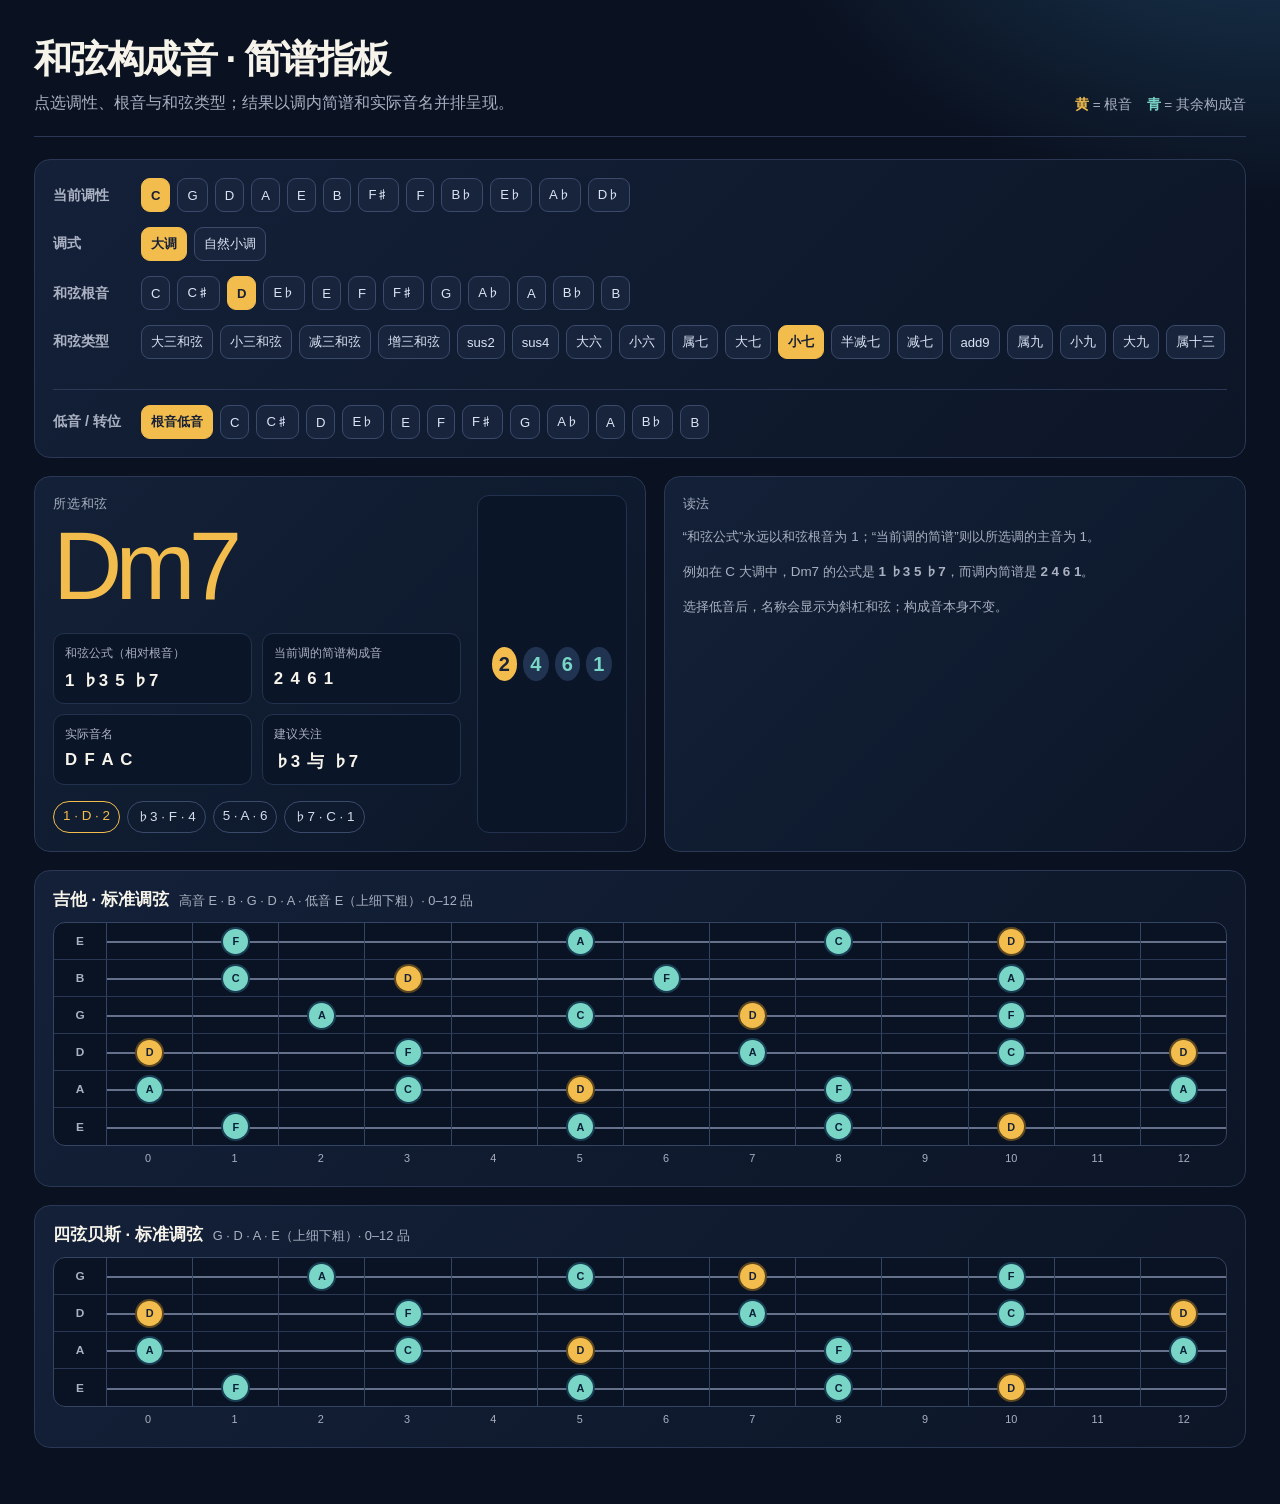
==== index.html @ 514eec2e "Initialize ChordMaster." ====
<!doctype html>
<html lang="zh-CN">
<head>
  <meta charset="utf-8" />
  <meta name="viewport" content="width=device-width, initial-scale=1" />
  <meta name="description" content="用调内简谱、构成公式、吉他与贝斯指板查看和弦构成音。" />
  <title>和弦构成音 · 简谱指板</title>
  <link rel="icon" type="image/svg+xml" href="data:image/svg+xml,%3Csvg xmlns='http://www.w3.org/2000/svg' viewBox='0 0 64 64'%3E%3Crect width='64' height='64' rx='14' fill='%23111b2f'/%3E%3Cpath d='M14 19h36M14 32h36M14 45h36' stroke='%23f4b942' stroke-width='4' stroke-linecap='round'/%3E%3Ccircle cx='24' cy='19' r='6' fill='%23f4b942'/%3E%3Ccircle cx='39' cy='32' r='6' fill='%2386d7ca'/%3E%3C/svg%3E" />
  <style>
    :root{--ink:#f6f3ea;--muted:#a9b1c2;--navy:#0a1120;--panel:#111c31;--line:#2a3855;--gold:#f3bd4d;--teal:#79d5c6;--root:#f3bd4d;--tone:#79d5c6;--radius:16px}*{box-sizing:border-box}body{margin:0;background:radial-gradient(900px 600px at 100% -10%,#1b3b56 0%,transparent 60%),var(--navy);color:var(--ink);font-family:Inter,"Noto Sans SC","Microsoft YaHei",sans-serif;min-height:100vh}.wrap{max-width:1260px;margin:auto;padding:34px 24px 56px}header{display:flex;align-items:end;justify-content:space-between;border-bottom:1px solid var(--line);padding-bottom:22px;margin-bottom:22px}h1{font-size:clamp(1.6rem,3vw,2.5rem);letter-spacing:-.04em;margin:0}header p{color:var(--muted);margin:8px 0 0;font-size:1rem}.legend{color:var(--muted);font-size:.85rem;text-align:right}.legend b{color:var(--gold)}.panel{background:linear-gradient(135deg,rgba(20,33,57,.96),rgba(12,22,39,.95));border:1px solid var(--line);border-radius:var(--radius);padding:18px}.controls{display:grid;gap:15px}.control-label{display:flex;gap:12px;align-items:baseline}.control-label strong{font-size:.9rem;color:var(--muted);min-width:76px}.button-row{display:flex;flex-wrap:wrap;gap:7px}.choice{border:1px solid #3b4a6b;background:#17243c;color:#dbe4f4;border-radius:9px;padding:9px 11px;font:inherit;font-size:.9rem;cursor:pointer;transition:.15s}.choice:hover{border-color:#8ea2c8;transform:translateY(-1px)}.choice.active{background:var(--gold);color:#172034;border-color:var(--gold);font-weight:750}.choice.small{padding:7px 9px;font-size:.82rem}.layout{display:grid;grid-template-columns:1.05fr 1fr;gap:18px;margin-top:18px}.result{display:grid;grid-template-columns:1fr 150px;gap:16px;min-height:308px}.chord-name{font-size:clamp(3.2rem,8vw,6rem);line-height:.9;letter-spacing:-.07em;color:var(--gold);margin:10px 0 24px}.subtle{font-size:.82rem;letter-spacing:.06em;text-transform:uppercase;color:var(--muted)}.facts{display:grid;grid-template-columns:repeat(2,minmax(0,1fr));gap:10px}.fact{background:#0b1528;border:1px solid #22324e;border-radius:11px;padding:11px}.fact span{display:block;color:var(--muted);font-size:.76rem;margin-bottom:7px}.fact b{font-size:1.05rem;word-spacing:.16em}.jianpu{display:flex;align-items:center;justify-content:center;gap:6px;background:#0b1528;border:1px solid #22324e;border-radius:12px;padding:20px 14px;min-height:250px}.j-note{display:flex;align-items:center;justify-content:center;width:28px;height:34px;border-radius:50%;font-size:1.25rem;font-weight:800;background:#203452;color:var(--teal);position:relative}.j-note.root{background:var(--gold);color:#182238}.j-note .acc{position:absolute;top:-11px;font-size:.65rem;color:var(--ink);font-weight:600}.j-note .oct{position:absolute;bottom:-12px;font-size:.9rem;color:var(--muted)}.degree-list{display:flex;gap:7px;flex-wrap:wrap;margin-top:16px}.degree-chip{font-size:.84rem;border:1px solid #3b4a6b;border-radius:99px;padding:6px 9px;color:#d6deed}.degree-chip.root{border-color:var(--gold);color:var(--gold)}.boards{display:grid;gap:18px;margin-top:18px}.board-title{display:flex;align-items:baseline;gap:10px;margin:0 0 11px}.board-title h2{font-size:1.04rem;margin:0}.board-title span{font-size:.8rem;color:var(--muted)}.fretboard{overflow-x:auto;padding-bottom:4px}.strings{min-width:700px;border:1px solid #344463;border-radius:12px;overflow:hidden;background:#0a1324}.string{display:grid;grid-template-columns:52px repeat(13,1fr);min-height:37px;align-items:center;position:relative}.string:not(:last-child){border-bottom:1px solid #2a3855}.string-label{font-size:.74rem;text-align:center;color:var(--muted);font-weight:700}.fret{height:100%;display:flex;align-items:center;justify-content:center;border-left:1px solid #344463;position:relative}.fret:before{content:"";position:absolute;left:0;right:0;top:50%;border-top:2px solid #65718a;z-index:0}.note-dot{z-index:1;width:25px;height:25px;border-radius:50%;display:grid;place-items:center;font-size:.68rem;font-weight:800;background:#273754;color:#cad6eb}.note-dot.chord{background:var(--teal);color:#092137;box-shadow:0 0 0 2px #193e53}.note-dot.root{background:var(--gold);color:#182238;box-shadow:0 0 0 2px #5c4721}.fret-num{font-size:.68rem;color:var(--muted);text-align:center;padding:6px 0 0 52px;display:grid;grid-template-columns:repeat(13,1fr)}.hint{color:var(--muted);font-size:.84rem;line-height:1.55;margin:14px 0 0}.bass-row{margin-top:15px;padding-top:15px;border-top:1px solid var(--line)}@media(max-width:780px){.wrap{padding:22px 14px 44px}header{display:block}.legend{text-align:left;margin-top:12px}.layout{grid-template-columns:1fr}.result{grid-template-columns:1fr}.jianpu{min-height:84px;justify-content:flex-start}.facts{grid-template-columns:1fr}.control-label{display:block}.control-label strong{display:block;margin-bottom:8px}.choice{padding:8px 9px}}
  </style>
</head>
<body>
<main class="wrap">
  <header><div><h1>和弦构成音 · 简谱指板</h1><p>点选调性、根音与和弦类型；结果以调内简谱和实际音名并排呈现。</p></div><div class="legend"><b>黄</b> = 根音　<b style="color:var(--teal)">青</b> = 其余构成音</div></header>
  <section class="panel controls" aria-label="和弦选择">
    <div class="control-label"><strong>当前调性</strong><div class="button-row" id="keyChoices"></div></div>
    <div class="control-label"><strong>调式</strong><div class="button-row" id="modeChoices"></div></div>
    <div class="control-label"><strong>和弦根音</strong><div class="button-row" id="rootChoices"></div></div>
    <div class="control-label"><strong>和弦类型</strong><div class="button-row" id="typeChoices"></div></div>
    <div class="bass-row control-label"><strong>低音 / 转位</strong><div class="button-row" id="bassChoices"></div></div>
  </section>
  <section class="layout">
    <article class="panel result"><div><div class="subtle">所选和弦</div><div class="chord-name" id="chordName">Dm7</div><div class="facts"><div class="fact"><span>和弦公式（相对根音）</span><b id="formula"></b></div><div class="fact"><span>当前调的简谱构成音</span><b id="jianpuText"></b></div><div class="fact"><span>实际音名</span><b id="noteNames"></b></div><div class="fact"><span>建议关注</span><b id="focusText"></b></div></div><div class="degree-list" id="degreeList"></div></div><div class="jianpu" id="jianpuStack" aria-label="简谱构成音"></div></article>
    <aside class="panel"><div class="subtle">读法</div><p class="hint">“和弦公式”永远以和弦根音为 1；“当前调的简谱”则以所选调的主音为 1。</p><p class="hint">例如在 C 大调中，Dm7 的公式是 <b>1 ♭3 5 ♭7</b>，而调内简谱是 <b>2 4 6 1</b>。</p><p class="hint">选择低音后，名称会显示为斜杠和弦；构成音本身不变。</p></aside>
  </section>
  <section class="boards"><article class="panel"><div class="board-title"><h2>吉他 · 标准调弦</h2><span>高音 E · B · G · D · A · 低音 E（上细下粗）· 0–12 品</span></div><div class="fretboard" id="guitarBoard"></div></article><article class="panel"><div class="board-title"><h2>四弦贝斯 · 标准调弦</h2><span>G · D · A · E（上细下粗）· 0–12 品</span></div><div class="fretboard" id="bassBoard"></div></article></section>
</main>
<script>
const NAMES=['C','C♯','D','E♭','E','F','F♯','G','A♭','A','B♭','B'];
const KEYS=[['C',0],['G',7],['D',2],['A',9],['E',4],['B',11],['F♯',6],['F',5],['B♭',10],['E♭',3],['A♭',8],['D♭',1]];
const TYPES=[
 ['大三和弦','', [0,4,7],['1','3','5']],['小三和弦','m',[0,3,7],['1','♭3','5']],['减三和弦','dim',[0,3,6],['1','♭3','♭5']],['增三和弦','aug',[0,4,8],['1','3','♯5']],['sus2','sus2',[0,2,7],['1','2','5']],['sus4','sus4',[0,5,7],['1','4','5']],
 ['大六','6',[0,4,7,9],['1','3','5','6']],['小六','m6',[0,3,7,9],['1','♭3','5','6']],['属七','7',[0,4,7,10],['1','3','5','♭7']],['大七','maj7',[0,4,7,11],['1','3','5','7']],['小七','m7',[0,3,7,10],['1','♭3','5','♭7']],['半减七','m7♭5',[0,3,6,10],['1','♭3','♭5','♭7']],['减七','dim7',[0,3,6,9],['1','♭3','♭5','♭♭7']],
 ['add9','add9',[0,4,7,14],['1','3','5','9']],['属九','9',[0,4,7,10,14],['1','3','5','♭7','9']],['小九','m9',[0,3,7,10,14],['1','♭3','5','♭7','9']],['大九','maj9',[0,4,7,11,14],['1','3','5','7','9']],['属十三','13',[0,4,7,10,14,21],['1','3','5','♭7','9','13']]
];
let state={key:0,mode:'major',root:2,type:10,bass:null};
const major=[0,2,4,5,7,9,11], minor=[0,2,3,5,7,8,10];
function pc(n){return ((n%12)+12)%12} function name(n){return NAMES[pc(n)]}
function drawChoices(id,items,active,onclick,small=false){const el=document.getElementById(id);el.innerHTML='';items.forEach((item,i)=>{const b=document.createElement('button');b.className='choice'+(i===active?' active':'')+(small?' small':'');b.textContent=Array.isArray(item)?item[0]:item;b.onclick=()=>onclick(i);el.appendChild(b)})}
function keyDegree(p){const tonic=KEYS[state.key][1], scale=state.mode==='major'?major:minor;const rel=pc(p-tonic);let exact=scale.indexOf(rel);if(exact>=0)return String(exact+1);let best={d:99,i:0,delta:0};scale.forEach((v,i)=>{let delta=rel-v;if(delta>6)delta-=12;if(delta<-6)delta+=12;if(Math.abs(delta)<best.d)best={d:Math.abs(delta),i,delta}});return (best.delta===1?'♯':best.delta===-1?'♭':best.delta===2?'♯♯':'♭♭')+(best.i+1)}
function makeBoard(id,strings){let out='<div class="strings">';strings.forEach((s)=>{out+='<div class="string"><div class="string-label">'+name(s)+'</div>';for(let fret=0;fret<=12;fret++){out+='<div class="fret" data-pc="'+pc(s+fret)+'"></div>'}out+='</div>'});out+='</div><div class="fret-num">'+Array.from({length:13},(_,i)=>'<span>'+i+'</span>').join('')+'</div>';document.getElementById(id).innerHTML=out}
function update(){const root=state.root,type=TYPES[state.type],notes=type[2].map(x=>pc(root+x)),formula=type[3];const bass=state.bass;const chord=name(root)+type[1]+(bass!==null&&bass!==root?'/'+name(bass):'');document.getElementById('chordName').textContent=chord;document.getElementById('formula').textContent=formula.join('  ');document.getElementById('jianpuText').textContent=notes.map(keyDegree).join('  ');document.getElementById('noteNames').textContent=notes.map(name).join('  ');document.getElementById('focusText').textContent=type[1].includes('m')?'♭3 与 ♭7':'3 与 7';document.getElementById('degreeList').innerHTML=formula.map((x,i)=>'<span class="degree-chip '+(i===0?'root':'')+'">'+x+' · '+name(notes[i])+' · '+keyDegree(notes[i])+'</span>').join('');document.getElementById('jianpuStack').innerHTML=notes.map((n,i)=>{let d=keyDegree(n),acc='';if(d[0]==='♭'||d[0]==='♯'){acc=d[0];d=d.slice(1)}return '<div class="j-note '+(i===0?'root':'')+'"><span class="acc">'+acc+'</span>'+d+'</div>'}).join('');document.querySelectorAll('.fret').forEach(el=>{const p=+el.dataset.pc;let cls=notes.includes(p)?'note-dot chord':'';if(p===root)cls='note-dot root';el.innerHTML=cls?'<span class="'+cls+'">'+name(p).replace('♯','#').replace('♭','b')+'</span>':''});drawAll()}
function drawAll(){drawChoices('keyChoices',KEYS,state.key,i=>{state.key=i;update()},true);drawChoices('modeChoices',['大调','自然小调'],state.mode==='major'?0:1,i=>{state.mode=i?'minor':'major';update()},true);drawChoices('rootChoices',NAMES,state.root,i=>{state.root=i;if(state.bass===null)state.bass=null;update()},true);drawChoices('typeChoices',TYPES,state.type,i=>{state.type=i;update()},true);const choices=[['根音低音',null],...NAMES.map((x,i)=>[x,i])];const ai=choices.findIndex(x=>x[1]===state.bass);drawChoices('bassChoices',choices,ai,i=>{state.bass=choices[i][1];update()},true)}
makeBoard('guitarBoard',[4,11,7,2,9,4]);makeBoard('bassBoard',[7,2,9,4]);update();
</script>
</body></html>
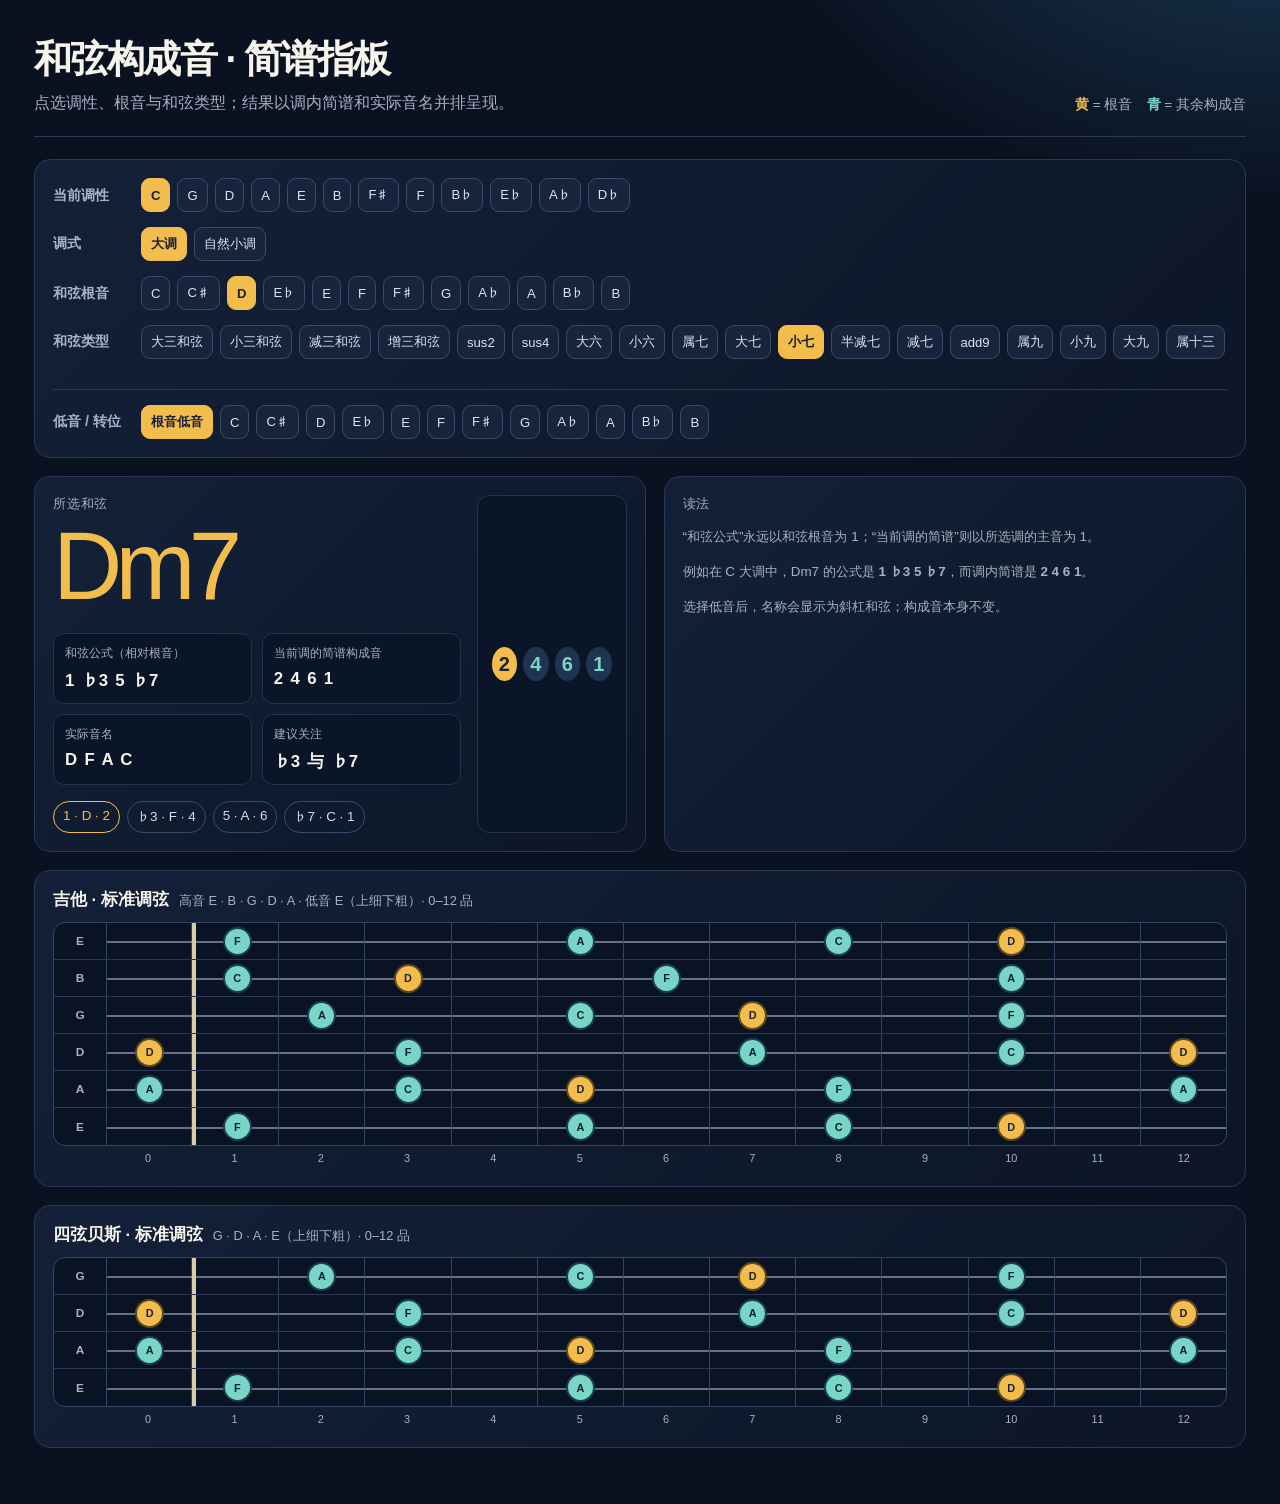
==== commit a71d5240: "feat: distinguish open strings with nut divider" ====
--- a/index.html
+++ b/index.html
@@ -7,7 +7,7 @@
   <title>和弦构成音 · 简谱指板</title>
   <link rel="icon" type="image/svg+xml" href="data:image/svg+xml,%3Csvg xmlns='http://www.w3.org/2000/svg' viewBox='0 0 64 64'%3E%3Crect width='64' height='64' rx='14' fill='%23111b2f'/%3E%3Cpath d='M14 19h36M14 32h36M14 45h36' stroke='%23f4b942' stroke-width='4' stroke-linecap='round'/%3E%3Ccircle cx='24' cy='19' r='6' fill='%23f4b942'/%3E%3Ccircle cx='39' cy='32' r='6' fill='%2386d7ca'/%3E%3C/svg%3E" />
   <style>
-    :root{--ink:#f6f3ea;--muted:#a9b1c2;--navy:#0a1120;--panel:#111c31;--line:#2a3855;--gold:#f3bd4d;--teal:#79d5c6;--root:#f3bd4d;--tone:#79d5c6;--radius:16px}*{box-sizing:border-box}body{margin:0;background:radial-gradient(900px 600px at 100% -10%,#1b3b56 0%,transparent 60%),var(--navy);color:var(--ink);font-family:Inter,"Noto Sans SC","Microsoft YaHei",sans-serif;min-height:100vh}.wrap{max-width:1260px;margin:auto;padding:34px 24px 56px}header{display:flex;align-items:end;justify-content:space-between;border-bottom:1px solid var(--line);padding-bottom:22px;margin-bottom:22px}h1{font-size:clamp(1.6rem,3vw,2.5rem);letter-spacing:-.04em;margin:0}header p{color:var(--muted);margin:8px 0 0;font-size:1rem}.legend{color:var(--muted);font-size:.85rem;text-align:right}.legend b{color:var(--gold)}.panel{background:linear-gradient(135deg,rgba(20,33,57,.96),rgba(12,22,39,.95));border:1px solid var(--line);border-radius:var(--radius);padding:18px}.controls{display:grid;gap:15px}.control-label{display:flex;gap:12px;align-items:baseline}.control-label strong{font-size:.9rem;color:var(--muted);min-width:76px}.button-row{display:flex;flex-wrap:wrap;gap:7px}.choice{border:1px solid #3b4a6b;background:#17243c;color:#dbe4f4;border-radius:9px;padding:9px 11px;font:inherit;font-size:.9rem;cursor:pointer;transition:.15s}.choice:hover{border-color:#8ea2c8;transform:translateY(-1px)}.choice.active{background:var(--gold);color:#172034;border-color:var(--gold);font-weight:750}.choice.small{padding:7px 9px;font-size:.82rem}.layout{display:grid;grid-template-columns:1.05fr 1fr;gap:18px;margin-top:18px}.result{display:grid;grid-template-columns:1fr 150px;gap:16px;min-height:308px}.chord-name{font-size:clamp(3.2rem,8vw,6rem);line-height:.9;letter-spacing:-.07em;color:var(--gold);margin:10px 0 24px}.subtle{font-size:.82rem;letter-spacing:.06em;text-transform:uppercase;color:var(--muted)}.facts{display:grid;grid-template-columns:repeat(2,minmax(0,1fr));gap:10px}.fact{background:#0b1528;border:1px solid #22324e;border-radius:11px;padding:11px}.fact span{display:block;color:var(--muted);font-size:.76rem;margin-bottom:7px}.fact b{font-size:1.05rem;word-spacing:.16em}.jianpu{display:flex;align-items:center;justify-content:center;gap:6px;background:#0b1528;border:1px solid #22324e;border-radius:12px;padding:20px 14px;min-height:250px}.j-note{display:flex;align-items:center;justify-content:center;width:28px;height:34px;border-radius:50%;font-size:1.25rem;font-weight:800;background:#203452;color:var(--teal);position:relative}.j-note.root{background:var(--gold);color:#182238}.j-note .acc{position:absolute;top:-11px;font-size:.65rem;color:var(--ink);font-weight:600}.j-note .oct{position:absolute;bottom:-12px;font-size:.9rem;color:var(--muted)}.degree-list{display:flex;gap:7px;flex-wrap:wrap;margin-top:16px}.degree-chip{font-size:.84rem;border:1px solid #3b4a6b;border-radius:99px;padding:6px 9px;color:#d6deed}.degree-chip.root{border-color:var(--gold);color:var(--gold)}.boards{display:grid;gap:18px;margin-top:18px}.board-title{display:flex;align-items:baseline;gap:10px;margin:0 0 11px}.board-title h2{font-size:1.04rem;margin:0}.board-title span{font-size:.8rem;color:var(--muted)}.fretboard{overflow-x:auto;padding-bottom:4px}.strings{min-width:700px;border:1px solid #344463;border-radius:12px;overflow:hidden;background:#0a1324}.string{display:grid;grid-template-columns:52px repeat(13,1fr);min-height:37px;align-items:center;position:relative}.string:not(:last-child){border-bottom:1px solid #2a3855}.string-label{font-size:.74rem;text-align:center;color:var(--muted);font-weight:700}.fret{height:100%;display:flex;align-items:center;justify-content:center;border-left:1px solid #344463;position:relative}.fret:before{content:"";position:absolute;left:0;right:0;top:50%;border-top:2px solid #65718a;z-index:0}.note-dot{z-index:1;width:25px;height:25px;border-radius:50%;display:grid;place-items:center;font-size:.68rem;font-weight:800;background:#273754;color:#cad6eb}.note-dot.chord{background:var(--teal);color:#092137;box-shadow:0 0 0 2px #193e53}.note-dot.root{background:var(--gold);color:#182238;box-shadow:0 0 0 2px #5c4721}.fret-num{font-size:.68rem;color:var(--muted);text-align:center;padding:6px 0 0 52px;display:grid;grid-template-columns:repeat(13,1fr)}.hint{color:var(--muted);font-size:.84rem;line-height:1.55;margin:14px 0 0}.bass-row{margin-top:15px;padding-top:15px;border-top:1px solid var(--line)}@media(max-width:780px){.wrap{padding:22px 14px 44px}header{display:block}.legend{text-align:left;margin-top:12px}.layout{grid-template-columns:1fr}.result{grid-template-columns:1fr}.jianpu{min-height:84px;justify-content:flex-start}.facts{grid-template-columns:1fr}.control-label{display:block}.control-label strong{display:block;margin-bottom:8px}.choice{padding:8px 9px}}
+    :root{--ink:#f6f3ea;--muted:#a9b1c2;--navy:#0a1120;--panel:#111c31;--line:#2a3855;--gold:#f3bd4d;--teal:#79d5c6;--root:#f3bd4d;--tone:#79d5c6;--radius:16px}*{box-sizing:border-box}body{margin:0;background:radial-gradient(900px 600px at 100% -10%,#1b3b56 0%,transparent 60%),var(--navy);color:var(--ink);font-family:Inter,"Noto Sans SC","Microsoft YaHei",sans-serif;min-height:100vh}.wrap{max-width:1260px;margin:auto;padding:34px 24px 56px}header{display:flex;align-items:end;justify-content:space-between;border-bottom:1px solid var(--line);padding-bottom:22px;margin-bottom:22px}h1{font-size:clamp(1.6rem,3vw,2.5rem);letter-spacing:-.04em;margin:0}header p{color:var(--muted);margin:8px 0 0;font-size:1rem}.legend{color:var(--muted);font-size:.85rem;text-align:right}.legend b{color:var(--gold)}.panel{background:linear-gradient(135deg,rgba(20,33,57,.96),rgba(12,22,39,.95));border:1px solid var(--line);border-radius:var(--radius);padding:18px}.controls{display:grid;gap:15px}.control-label{display:flex;gap:12px;align-items:baseline}.control-label strong{font-size:.9rem;color:var(--muted);min-width:76px}.button-row{display:flex;flex-wrap:wrap;gap:7px}.choice{border:1px solid #3b4a6b;background:#17243c;color:#dbe4f4;border-radius:9px;padding:9px 11px;font:inherit;font-size:.9rem;cursor:pointer;transition:.15s}.choice:hover{border-color:#8ea2c8;transform:translateY(-1px)}.choice.active{background:var(--gold);color:#172034;border-color:var(--gold);font-weight:750}.choice.small{padding:7px 9px;font-size:.82rem}.layout{display:grid;grid-template-columns:1.05fr 1fr;gap:18px;margin-top:18px}.result{display:grid;grid-template-columns:1fr 150px;gap:16px;min-height:308px}.chord-name{font-size:clamp(3.2rem,8vw,6rem);line-height:.9;letter-spacing:-.07em;color:var(--gold);margin:10px 0 24px}.subtle{font-size:.82rem;letter-spacing:.06em;text-transform:uppercase;color:var(--muted)}.facts{display:grid;grid-template-columns:repeat(2,minmax(0,1fr));gap:10px}.fact{background:#0b1528;border:1px solid #22324e;border-radius:11px;padding:11px}.fact span{display:block;color:var(--muted);font-size:.76rem;margin-bottom:7px}.fact b{font-size:1.05rem;word-spacing:.16em}.jianpu{display:flex;align-items:center;justify-content:center;gap:6px;background:#0b1528;border:1px solid #22324e;border-radius:12px;padding:20px 14px;min-height:250px}.j-note{display:flex;align-items:center;justify-content:center;width:28px;height:34px;border-radius:50%;font-size:1.25rem;font-weight:800;background:#203452;color:var(--teal);position:relative}.j-note.root{background:var(--gold);color:#182238}.j-note .acc{position:absolute;top:-11px;font-size:.65rem;color:var(--ink);font-weight:600}.j-note .oct{position:absolute;bottom:-12px;font-size:.9rem;color:var(--muted)}.degree-list{display:flex;gap:7px;flex-wrap:wrap;margin-top:16px}.degree-chip{font-size:.84rem;border:1px solid #3b4a6b;border-radius:99px;padding:6px 9px;color:#d6deed}.degree-chip.root{border-color:var(--gold);color:var(--gold)}.boards{display:grid;gap:18px;margin-top:18px}.board-title{display:flex;align-items:baseline;gap:10px;margin:0 0 11px}.board-title h2{font-size:1.04rem;margin:0}.board-title span{font-size:.8rem;color:var(--muted)}.fretboard{overflow-x:auto;padding-bottom:4px}.strings{min-width:700px;border:1px solid #344463;border-radius:12px;overflow:hidden;background:#0a1324}.string{display:grid;grid-template-columns:52px repeat(13,1fr);min-height:37px;align-items:center;position:relative}.string:not(:last-child){border-bottom:1px solid #2a3855}.string-label{font-size:.74rem;text-align:center;color:var(--muted);font-weight:700}.fret{height:100%;display:flex;align-items:center;justify-content:center;border-left:1px solid #344463;position:relative}.fret.nut-edge{border-left:4px solid #d8cda9;box-shadow:-1px 0 0 rgba(255,255,255,.18)}.fret:before{content:"";position:absolute;left:0;right:0;top:50%;border-top:2px solid #65718a;z-index:0}.note-dot{z-index:1;width:25px;height:25px;border-radius:50%;display:grid;place-items:center;font-size:.68rem;font-weight:800;background:#273754;color:#cad6eb}.note-dot.chord{background:var(--teal);color:#092137;box-shadow:0 0 0 2px #193e53}.note-dot.root{background:var(--gold);color:#182238;box-shadow:0 0 0 2px #5c4721}.fret-num{font-size:.68rem;color:var(--muted);text-align:center;padding:6px 0 0 52px;display:grid;grid-template-columns:repeat(13,1fr)}.hint{color:var(--muted);font-size:.84rem;line-height:1.55;margin:14px 0 0}.bass-row{margin-top:15px;padding-top:15px;border-top:1px solid var(--line)}@media(max-width:780px){.wrap{padding:22px 14px 44px}header{display:block}.legend{text-align:left;margin-top:12px}.layout{grid-template-columns:1fr}.result{grid-template-columns:1fr}.jianpu{min-height:84px;justify-content:flex-start}.facts{grid-template-columns:1fr}.control-label{display:block}.control-label strong{display:block;margin-bottom:8px}.choice{padding:8px 9px}}
   </style>
 </head>
 <body>
@@ -39,7 +39,7 @@
 function pc(n){return ((n%12)+12)%12} function name(n){return NAMES[pc(n)]}
 function drawChoices(id,items,active,onclick,small=false){const el=document.getElementById(id);el.innerHTML='';items.forEach((item,i)=>{const b=document.createElement('button');b.className='choice'+(i===active?' active':'')+(small?' small':'');b.textContent=Array.isArray(item)?item[0]:item;b.onclick=()=>onclick(i);el.appendChild(b)})}
 function keyDegree(p){const tonic=KEYS[state.key][1], scale=state.mode==='major'?major:minor;const rel=pc(p-tonic);let exact=scale.indexOf(rel);if(exact>=0)return String(exact+1);let best={d:99,i:0,delta:0};scale.forEach((v,i)=>{let delta=rel-v;if(delta>6)delta-=12;if(delta<-6)delta+=12;if(Math.abs(delta)<best.d)best={d:Math.abs(delta),i,delta}});return (best.delta===1?'♯':best.delta===-1?'♭':best.delta===2?'♯♯':'♭♭')+(best.i+1)}
-function makeBoard(id,strings){let out='<div class="strings">';strings.forEach((s)=>{out+='<div class="string"><div class="string-label">'+name(s)+'</div>';for(let fret=0;fret<=12;fret++){out+='<div class="fret" data-pc="'+pc(s+fret)+'"></div>'}out+='</div>'});out+='</div><div class="fret-num">'+Array.from({length:13},(_,i)=>'<span>'+i+'</span>').join('')+'</div>';document.getElementById(id).innerHTML=out}
+function makeBoard(id,strings){let out='<div class="strings">';strings.forEach((s)=>{out+='<div class="string"><div class="string-label">'+name(s)+'</div>';for(let fret=0;fret<=12;fret++){out+='<div class="fret'+(fret===1?' nut-edge':'')+'" data-pc="'+pc(s+fret)+'"></div>'}out+='</div>'});out+='</div><div class="fret-num">'+Array.from({length:13},(_,i)=>'<span>'+i+'</span>').join('')+'</div>';document.getElementById(id).innerHTML=out}
 function update(){const root=state.root,type=TYPES[state.type],notes=type[2].map(x=>pc(root+x)),formula=type[3];const bass=state.bass;const chord=name(root)+type[1]+(bass!==null&&bass!==root?'/'+name(bass):'');document.getElementById('chordName').textContent=chord;document.getElementById('formula').textContent=formula.join('  ');document.getElementById('jianpuText').textContent=notes.map(keyDegree).join('  ');document.getElementById('noteNames').textContent=notes.map(name).join('  ');document.getElementById('focusText').textContent=type[1].includes('m')?'♭3 与 ♭7':'3 与 7';document.getElementById('degreeList').innerHTML=formula.map((x,i)=>'<span class="degree-chip '+(i===0?'root':'')+'">'+x+' · '+name(notes[i])+' · '+keyDegree(notes[i])+'</span>').join('');document.getElementById('jianpuStack').innerHTML=notes.map((n,i)=>{let d=keyDegree(n),acc='';if(d[0]==='♭'||d[0]==='♯'){acc=d[0];d=d.slice(1)}return '<div class="j-note '+(i===0?'root':'')+'"><span class="acc">'+acc+'</span>'+d+'</div>'}).join('');document.querySelectorAll('.fret').forEach(el=>{const p=+el.dataset.pc;let cls=notes.includes(p)?'note-dot chord':'';if(p===root)cls='note-dot root';el.innerHTML=cls?'<span class="'+cls+'">'+name(p).replace('♯','#').replace('♭','b')+'</span>':''});drawAll()}
 function drawAll(){drawChoices('keyChoices',KEYS,state.key,i=>{state.key=i;update()},true);drawChoices('modeChoices',['大调','自然小调'],state.mode==='major'?0:1,i=>{state.mode=i?'minor':'major';update()},true);drawChoices('rootChoices',NAMES,state.root,i=>{state.root=i;if(state.bass===null)state.bass=null;update()},true);drawChoices('typeChoices',TYPES,state.type,i=>{state.type=i;update()},true);const choices=[['根音低音',null],...NAMES.map((x,i)=>[x,i])];const ai=choices.findIndex(x=>x[1]===state.bass);drawChoices('bassChoices',choices,ai,i=>{state.bass=choices[i][1];update()},true)}
 makeBoard('guitarBoard',[4,11,7,2,9,4]);makeBoard('bassBoard',[7,2,9,4]);update();
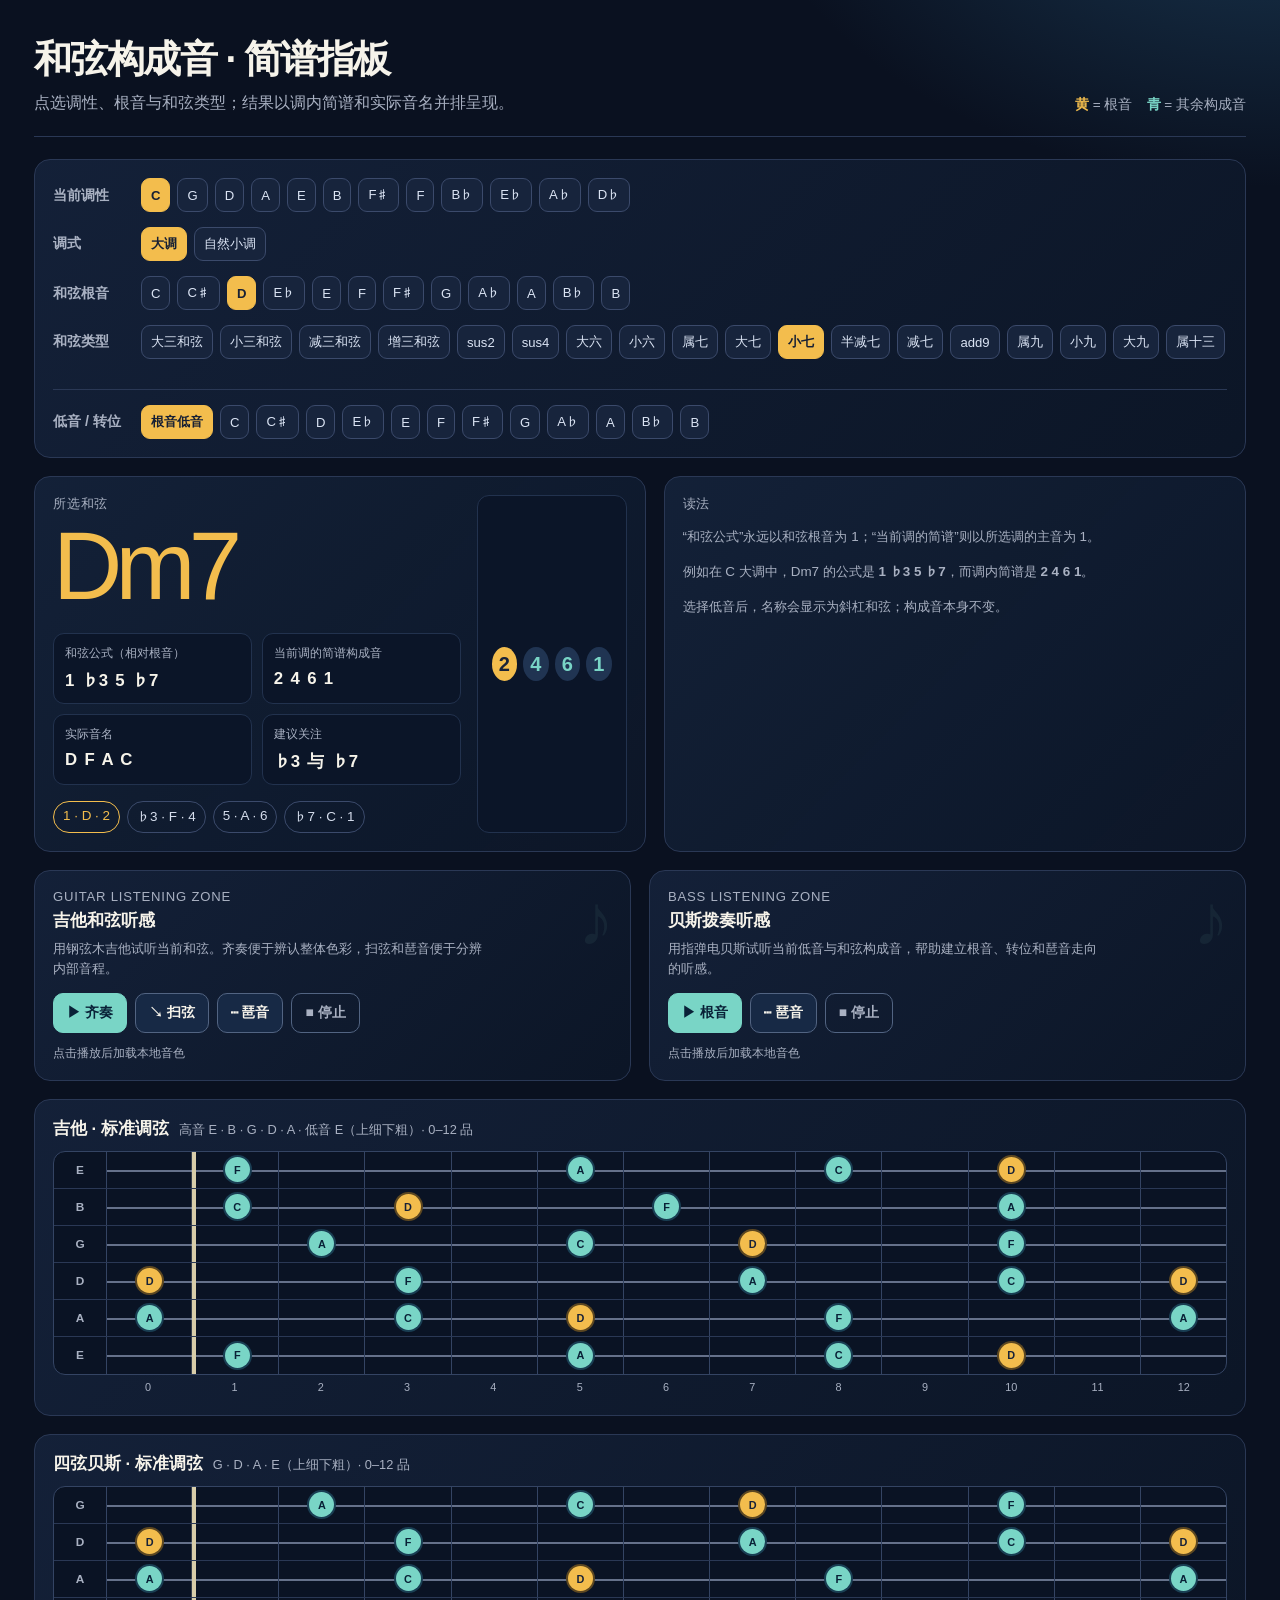
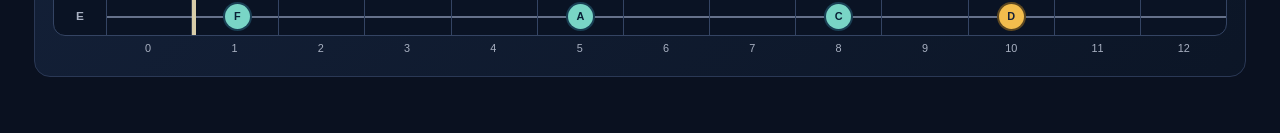
==== commit 972a24f5: "feat: add guitar and bass listening zones" ====
--- a/index.html
+++ b/index.html
@@ -7,7 +7,7 @@
   <title>和弦构成音 · 简谱指板</title>
   <link rel="icon" type="image/svg+xml" href="data:image/svg+xml,%3Csvg xmlns='http://www.w3.org/2000/svg' viewBox='0 0 64 64'%3E%3Crect width='64' height='64' rx='14' fill='%23111b2f'/%3E%3Cpath d='M14 19h36M14 32h36M14 45h36' stroke='%23f4b942' stroke-width='4' stroke-linecap='round'/%3E%3Ccircle cx='24' cy='19' r='6' fill='%23f4b942'/%3E%3Ccircle cx='39' cy='32' r='6' fill='%2386d7ca'/%3E%3C/svg%3E" />
   <style>
-    :root{--ink:#f6f3ea;--muted:#a9b1c2;--navy:#0a1120;--panel:#111c31;--line:#2a3855;--gold:#f3bd4d;--teal:#79d5c6;--root:#f3bd4d;--tone:#79d5c6;--radius:16px}*{box-sizing:border-box}body{margin:0;background:radial-gradient(900px 600px at 100% -10%,#1b3b56 0%,transparent 60%),var(--navy);color:var(--ink);font-family:Inter,"Noto Sans SC","Microsoft YaHei",sans-serif;min-height:100vh}.wrap{max-width:1260px;margin:auto;padding:34px 24px 56px}header{display:flex;align-items:end;justify-content:space-between;border-bottom:1px solid var(--line);padding-bottom:22px;margin-bottom:22px}h1{font-size:clamp(1.6rem,3vw,2.5rem);letter-spacing:-.04em;margin:0}header p{color:var(--muted);margin:8px 0 0;font-size:1rem}.legend{color:var(--muted);font-size:.85rem;text-align:right}.legend b{color:var(--gold)}.panel{background:linear-gradient(135deg,rgba(20,33,57,.96),rgba(12,22,39,.95));border:1px solid var(--line);border-radius:var(--radius);padding:18px}.controls{display:grid;gap:15px}.control-label{display:flex;gap:12px;align-items:baseline}.control-label strong{font-size:.9rem;color:var(--muted);min-width:76px}.button-row{display:flex;flex-wrap:wrap;gap:7px}.choice{border:1px solid #3b4a6b;background:#17243c;color:#dbe4f4;border-radius:9px;padding:9px 11px;font:inherit;font-size:.9rem;cursor:pointer;transition:.15s}.choice:hover{border-color:#8ea2c8;transform:translateY(-1px)}.choice.active{background:var(--gold);color:#172034;border-color:var(--gold);font-weight:750}.choice.small{padding:7px 9px;font-size:.82rem}.layout{display:grid;grid-template-columns:1.05fr 1fr;gap:18px;margin-top:18px}.result{display:grid;grid-template-columns:1fr 150px;gap:16px;min-height:308px}.chord-name{font-size:clamp(3.2rem,8vw,6rem);line-height:.9;letter-spacing:-.07em;color:var(--gold);margin:10px 0 24px}.subtle{font-size:.82rem;letter-spacing:.06em;text-transform:uppercase;color:var(--muted)}.facts{display:grid;grid-template-columns:repeat(2,minmax(0,1fr));gap:10px}.fact{background:#0b1528;border:1px solid #22324e;border-radius:11px;padding:11px}.fact span{display:block;color:var(--muted);font-size:.76rem;margin-bottom:7px}.fact b{font-size:1.05rem;word-spacing:.16em}.jianpu{display:flex;align-items:center;justify-content:center;gap:6px;background:#0b1528;border:1px solid #22324e;border-radius:12px;padding:20px 14px;min-height:250px}.j-note{display:flex;align-items:center;justify-content:center;width:28px;height:34px;border-radius:50%;font-size:1.25rem;font-weight:800;background:#203452;color:var(--teal);position:relative}.j-note.root{background:var(--gold);color:#182238}.j-note .acc{position:absolute;top:-11px;font-size:.65rem;color:var(--ink);font-weight:600}.j-note .oct{position:absolute;bottom:-12px;font-size:.9rem;color:var(--muted)}.degree-list{display:flex;gap:7px;flex-wrap:wrap;margin-top:16px}.degree-chip{font-size:.84rem;border:1px solid #3b4a6b;border-radius:99px;padding:6px 9px;color:#d6deed}.degree-chip.root{border-color:var(--gold);color:var(--gold)}.boards{display:grid;gap:18px;margin-top:18px}.board-title{display:flex;align-items:baseline;gap:10px;margin:0 0 11px}.board-title h2{font-size:1.04rem;margin:0}.board-title span{font-size:.8rem;color:var(--muted)}.fretboard{overflow-x:auto;padding-bottom:4px}.strings{min-width:700px;border:1px solid #344463;border-radius:12px;overflow:hidden;background:#0a1324}.string{display:grid;grid-template-columns:52px repeat(13,1fr);min-height:37px;align-items:center;position:relative}.string:not(:last-child){border-bottom:1px solid #2a3855}.string-label{font-size:.74rem;text-align:center;color:var(--muted);font-weight:700}.fret{height:100%;display:flex;align-items:center;justify-content:center;border-left:1px solid #344463;position:relative}.fret.nut-edge{border-left:4px solid #d8cda9;box-shadow:-1px 0 0 rgba(255,255,255,.18)}.fret:before{content:"";position:absolute;left:0;right:0;top:50%;border-top:2px solid #65718a;z-index:0}.note-dot{z-index:1;width:25px;height:25px;border-radius:50%;display:grid;place-items:center;font-size:.68rem;font-weight:800;background:#273754;color:#cad6eb}.note-dot.chord{background:var(--teal);color:#092137;box-shadow:0 0 0 2px #193e53}.note-dot.root{background:var(--gold);color:#182238;box-shadow:0 0 0 2px #5c4721}.fret-num{font-size:.68rem;color:var(--muted);text-align:center;padding:6px 0 0 52px;display:grid;grid-template-columns:repeat(13,1fr)}.hint{color:var(--muted);font-size:.84rem;line-height:1.55;margin:14px 0 0}.bass-row{margin-top:15px;padding-top:15px;border-top:1px solid var(--line)}@media(max-width:780px){.wrap{padding:22px 14px 44px}header{display:block}.legend{text-align:left;margin-top:12px}.layout{grid-template-columns:1fr}.result{grid-template-columns:1fr}.jianpu{min-height:84px;justify-content:flex-start}.facts{grid-template-columns:1fr}.control-label{display:block}.control-label strong{display:block;margin-bottom:8px}.choice{padding:8px 9px}}
+    :root{--ink:#f6f3ea;--muted:#a9b1c2;--navy:#0a1120;--panel:#111c31;--line:#2a3855;--gold:#f3bd4d;--teal:#79d5c6;--root:#f3bd4d;--tone:#79d5c6;--radius:16px}*{box-sizing:border-box}body{margin:0;background:radial-gradient(900px 600px at 100% -10%,#1b3b56 0%,transparent 60%),var(--navy);color:var(--ink);font-family:Inter,"Noto Sans SC","Microsoft YaHei",sans-serif;min-height:100vh}.wrap{max-width:1260px;margin:auto;padding:34px 24px 56px}header{display:flex;align-items:end;justify-content:space-between;border-bottom:1px solid var(--line);padding-bottom:22px;margin-bottom:22px}h1{font-size:clamp(1.6rem,3vw,2.5rem);letter-spacing:-.04em;margin:0}header p{color:var(--muted);margin:8px 0 0;font-size:1rem}.legend{color:var(--muted);font-size:.85rem;text-align:right}.legend b{color:var(--gold)}.panel{background:linear-gradient(135deg,rgba(20,33,57,.96),rgba(12,22,39,.95));border:1px solid var(--line);border-radius:var(--radius);padding:18px}.controls{display:grid;gap:15px}.control-label{display:flex;gap:12px;align-items:baseline}.control-label strong{font-size:.9rem;color:var(--muted);min-width:76px}.button-row{display:flex;flex-wrap:wrap;gap:7px}.choice{border:1px solid #3b4a6b;background:#17243c;color:#dbe4f4;border-radius:9px;padding:9px 11px;font:inherit;font-size:.9rem;cursor:pointer;transition:.15s}.choice:hover{border-color:#8ea2c8;transform:translateY(-1px)}.choice.active{background:var(--gold);color:#172034;border-color:var(--gold);font-weight:750}.choice.small{padding:7px 9px;font-size:.82rem}.layout{display:grid;grid-template-columns:1.05fr 1fr;gap:18px;margin-top:18px}.result{display:grid;grid-template-columns:1fr 150px;gap:16px;min-height:308px}.chord-name{font-size:clamp(3.2rem,8vw,6rem);line-height:.9;letter-spacing:-.07em;color:var(--gold);margin:10px 0 24px}.subtle{font-size:.82rem;letter-spacing:.06em;text-transform:uppercase;color:var(--muted)}.facts{display:grid;grid-template-columns:repeat(2,minmax(0,1fr));gap:10px}.fact{background:#0b1528;border:1px solid #22324e;border-radius:11px;padding:11px}.fact span{display:block;color:var(--muted);font-size:.76rem;margin-bottom:7px}.fact b{font-size:1.05rem;word-spacing:.16em}.jianpu{display:flex;align-items:center;justify-content:center;gap:6px;background:#0b1528;border:1px solid #22324e;border-radius:12px;padding:20px 14px;min-height:250px}.j-note{display:flex;align-items:center;justify-content:center;width:28px;height:34px;border-radius:50%;font-size:1.25rem;font-weight:800;background:#203452;color:var(--teal);position:relative}.j-note.root{background:var(--gold);color:#182238}.j-note .acc{position:absolute;top:-11px;font-size:.65rem;color:var(--ink);font-weight:600}.j-note .oct{position:absolute;bottom:-12px;font-size:.9rem;color:var(--muted)}.degree-list{display:flex;gap:7px;flex-wrap:wrap;margin-top:16px}.degree-chip{font-size:.84rem;border:1px solid #3b4a6b;border-radius:99px;padding:6px 9px;color:#d6deed}.degree-chip.root{border-color:var(--gold);color:var(--gold)}.listening{display:grid;grid-template-columns:1fr 1fr;gap:18px;margin-top:18px}.listen-zone{position:relative;overflow:hidden}.listen-zone:after{content:"♪";position:absolute;right:16px;top:8px;font-size:4.5rem;color:rgba(121,213,198,.07);pointer-events:none}.listen-zone h2{font-size:1.08rem;margin:4px 0 7px}.listen-zone p{color:var(--muted);font-size:.82rem;line-height:1.5;margin:0 0 14px;max-width:78%}.transport{display:flex;gap:8px;flex-wrap:wrap}.play-button{border:1px solid #526482;background:#172945;color:var(--ink);border-radius:10px;padding:10px 13px;font:inherit;font-size:.86rem;font-weight:700;cursor:pointer}.play-button:hover{border-color:var(--teal);color:var(--teal)}.play-button.primary{background:var(--teal);border-color:var(--teal);color:#092137}.play-button.stop{background:transparent;color:var(--muted)}.listen-status{font-size:.76rem;color:var(--muted);margin-top:12px;min-height:1.2em}.boards{display:grid;gap:18px;margin-top:18px}.board-title{display:flex;align-items:baseline;gap:10px;margin:0 0 11px}.board-title h2{font-size:1.04rem;margin:0}.board-title span{font-size:.8rem;color:var(--muted)}.fretboard{overflow-x:auto;padding-bottom:4px}.strings{min-width:700px;border:1px solid #344463;border-radius:12px;overflow:hidden;background:#0a1324}.string{display:grid;grid-template-columns:52px repeat(13,1fr);min-height:37px;align-items:center;position:relative}.string:not(:last-child){border-bottom:1px solid #2a3855}.string-label{font-size:.74rem;text-align:center;color:var(--muted);font-weight:700}.fret{height:100%;display:flex;align-items:center;justify-content:center;border-left:1px solid #344463;position:relative}.fret.nut-edge{border-left:4px solid #d8cda9;box-shadow:-1px 0 0 rgba(255,255,255,.18)}.fret:before{content:"";position:absolute;left:0;right:0;top:50%;border-top:2px solid #65718a;z-index:0}.note-dot{z-index:1;width:25px;height:25px;border-radius:50%;display:grid;place-items:center;font-size:.68rem;font-weight:800;background:#273754;color:#cad6eb}.note-dot.chord{background:var(--teal);color:#092137;box-shadow:0 0 0 2px #193e53}.note-dot.root{background:var(--gold);color:#182238;box-shadow:0 0 0 2px #5c4721}.fret-num{font-size:.68rem;color:var(--muted);text-align:center;padding:6px 0 0 52px;display:grid;grid-template-columns:repeat(13,1fr)}.hint{color:var(--muted);font-size:.84rem;line-height:1.55;margin:14px 0 0}.bass-row{margin-top:15px;padding-top:15px;border-top:1px solid var(--line)}@media(max-width:780px){.wrap{padding:22px 14px 44px}header{display:block}.legend{text-align:left;margin-top:12px}.layout,.listening{grid-template-columns:1fr}.result{grid-template-columns:1fr}.jianpu{min-height:84px;justify-content:flex-start}.facts{grid-template-columns:1fr}.control-label{display:block}.control-label strong{display:block;margin-bottom:8px}.choice{padding:8px 9px}}
   </style>
 </head>
 <body>
@@ -23,6 +23,10 @@
   <section class="layout">
     <article class="panel result"><div><div class="subtle">所选和弦</div><div class="chord-name" id="chordName">Dm7</div><div class="facts"><div class="fact"><span>和弦公式（相对根音）</span><b id="formula"></b></div><div class="fact"><span>当前调的简谱构成音</span><b id="jianpuText"></b></div><div class="fact"><span>实际音名</span><b id="noteNames"></b></div><div class="fact"><span>建议关注</span><b id="focusText"></b></div></div><div class="degree-list" id="degreeList"></div></div><div class="jianpu" id="jianpuStack" aria-label="简谱构成音"></div></article>
     <aside class="panel"><div class="subtle">读法</div><p class="hint">“和弦公式”永远以和弦根音为 1；“当前调的简谱”则以所选调的主音为 1。</p><p class="hint">例如在 C 大调中，Dm7 的公式是 <b>1 ♭3 5 ♭7</b>，而调内简谱是 <b>2 4 6 1</b>。</p><p class="hint">选择低音后，名称会显示为斜杠和弦；构成音本身不变。</p></aside>
+  </section>
+  <section class="listening" aria-label="和弦听感训练">
+    <article class="panel listen-zone"><div class="subtle">Guitar listening zone</div><h2>吉他和弦听感</h2><p>用钢弦木吉他试听当前和弦。齐奏便于辨认整体色彩，扫弦和琶音便于分辨内部音程。</p><div class="transport"><button class="play-button primary" data-audio="guitar-chord">▶ 齐奏</button><button class="play-button" data-audio="guitar-strum">↘ 扫弦</button><button class="play-button" data-audio="guitar-arp">⋯ 琶音</button><button class="play-button stop" data-audio="stop">■ 停止</button></div><div class="listen-status" id="guitarStatus">点击播放后加载本地音色</div></article>
+    <article class="panel listen-zone"><div class="subtle">Bass listening zone</div><h2>贝斯拨奏听感</h2><p>用指弹电贝斯试听当前低音与和弦构成音，帮助建立根音、转位和琶音走向的听感。</p><div class="transport"><button class="play-button primary" data-audio="bass-root">▶ 根音</button><button class="play-button" data-audio="bass-arp">⋯ 琶音</button><button class="play-button stop" data-audio="stop">■ 停止</button></div><div class="listen-status" id="bassStatus">点击播放后加载本地音色</div></article>
   </section>
   <section class="boards"><article class="panel"><div class="board-title"><h2>吉他 · 标准调弦</h2><span>高音 E · B · G · D · A · 低音 E（上细下粗）· 0–12 品</span></div><div class="fretboard" id="guitarBoard"></div></article><article class="panel"><div class="board-title"><h2>四弦贝斯 · 标准调弦</h2><span>G · D · A · E（上细下粗）· 0–12 品</span></div><div class="fretboard" id="bassBoard"></div></article></section>
 </main>
@@ -41,7 +45,18 @@
 function keyDegree(p){const tonic=KEYS[state.key][1], scale=state.mode==='major'?major:minor;const rel=pc(p-tonic);let exact=scale.indexOf(rel);if(exact>=0)return String(exact+1);let best={d:99,i:0,delta:0};scale.forEach((v,i)=>{let delta=rel-v;if(delta>6)delta-=12;if(delta<-6)delta+=12;if(Math.abs(delta)<best.d)best={d:Math.abs(delta),i,delta}});return (best.delta===1?'♯':best.delta===-1?'♭':best.delta===2?'♯♯':'♭♭')+(best.i+1)}
 function makeBoard(id,strings){let out='<div class="strings">';strings.forEach((s)=>{out+='<div class="string"><div class="string-label">'+name(s)+'</div>';for(let fret=0;fret<=12;fret++){out+='<div class="fret'+(fret===1?' nut-edge':'')+'" data-pc="'+pc(s+fret)+'"></div>'}out+='</div>'});out+='</div><div class="fret-num">'+Array.from({length:13},(_,i)=>'<span>'+i+'</span>').join('')+'</div>';document.getElementById(id).innerHTML=out}
 function update(){const root=state.root,type=TYPES[state.type],notes=type[2].map(x=>pc(root+x)),formula=type[3];const bass=state.bass;const chord=name(root)+type[1]+(bass!==null&&bass!==root?'/'+name(bass):'');document.getElementById('chordName').textContent=chord;document.getElementById('formula').textContent=formula.join('  ');document.getElementById('jianpuText').textContent=notes.map(keyDegree).join('  ');document.getElementById('noteNames').textContent=notes.map(name).join('  ');document.getElementById('focusText').textContent=type[1].includes('m')?'♭3 与 ♭7':'3 与 7';document.getElementById('degreeList').innerHTML=formula.map((x,i)=>'<span class="degree-chip '+(i===0?'root':'')+'">'+x+' · '+name(notes[i])+' · '+keyDegree(notes[i])+'</span>').join('');document.getElementById('jianpuStack').innerHTML=notes.map((n,i)=>{let d=keyDegree(n),acc='';if(d[0]==='♭'||d[0]==='♯'){acc=d[0];d=d.slice(1)}return '<div class="j-note '+(i===0?'root':'')+'"><span class="acc">'+acc+'</span>'+d+'</div>'}).join('');document.querySelectorAll('.fret').forEach(el=>{const p=+el.dataset.pc;let cls=notes.includes(p)?'note-dot chord':'';if(p===root)cls='note-dot root';el.innerHTML=cls?'<span class="'+cls+'">'+name(p).replace('♯','#').replace('♭','b')+'</span>':''});drawAll()}
-function drawAll(){drawChoices('keyChoices',KEYS,state.key,i=>{state.key=i;update()},true);drawChoices('modeChoices',['大调','自然小调'],state.mode==='major'?0:1,i=>{state.mode=i?'minor':'major';update()},true);drawChoices('rootChoices',NAMES,state.root,i=>{state.root=i;if(state.bass===null)state.bass=null;update()},true);drawChoices('typeChoices',TYPES,state.type,i=>{state.type=i;update()},true);const choices=[['根音低音',null],...NAMES.map((x,i)=>[x,i])];const ai=choices.findIndex(x=>x[1]===state.bass);drawChoices('bassChoices',choices,ai,i=>{state.bass=choices[i][1];update()},true)}
+function drawAll(){drawChoices('keyChoices',KEYS,state.key,i=>{state.key=i;update()},true);drawChoices('modeChoices',['大调','自然小调'],state.mode==='major'?0:1,i=>{state.mode=i?'minor':'major';update()},true);drawChoices('rootChoices',NAMES,state.root,i=>{stopAudio('和弦已更新，点击试听');state.root=i;if(state.bass===null)state.bass=null;update()},true);drawChoices('typeChoices',TYPES,state.type,i=>{stopAudio('和弦已更新，点击试听');state.type=i;update()},true);const choices=[['根音低音',null],...NAMES.map((x,i)=>[x,i])];const ai=choices.findIndex(x=>x[1]===state.bass);drawChoices('bassChoices',choices,ai,i=>{stopAudio('低音已更新，点击试听');state.bass=choices[i][1];update()},true)}
+const AUDIO_SAMPLES={guitar:[{m:48,u:'assets/audio/guitar/C3.mp3'},{m:60,u:'assets/audio/guitar/C4.mp3'},{m:72,u:'assets/audio/guitar/C5.mp3'}],bass:[{m:28,u:'assets/audio/bass/E1.mp3'},{m:40,u:'assets/audio/bass/E2.mp3'},{m:52,u:'assets/audio/bass/E3.mp3'}]};
+let activeAudio=[],audioTimers=[];
+function stopAudio(message='已停止'){audioTimers.forEach(clearTimeout);audioTimers=[];activeAudio.forEach(a=>{a.pause();a.currentTime=0});activeAudio=[];document.getElementById('guitarStatus').textContent=message;document.getElementById('bassStatus').textContent=message}
+function midiForPc(p,min){let m=min;while(pc(m)!==pc(p))m++;return m}
+function ascendingNotes(pcs,start){let cursor=start-1;return pcs.map(p=>{cursor++;while(pc(cursor)!==pc(p))cursor++;return cursor})}
+function guitarVoicing(){const chordPcs=TYPES[state.type][2].map(i=>pc(state.root+i));const bassPc=state.bass===null?state.root:state.bass;const voices=[bassPc,...chordPcs.filter(p=>p!==bassPc)];while(voices.length<6)voices.push(chordPcs[(voices.length-1)%chordPcs.length]);return ascendingNotes(voices.slice(0,6),midiForPc(bassPc,40))}
+function bassLine(){const bassPc=state.bass===null?state.root:state.bass;const chordPcs=TYPES[state.type][2].map(i=>pc(state.root+i));const sequence=[bassPc,...chordPcs.filter(p=>p!==bassPc)];return ascendingNotes(sequence,midiForPc(bassPc,28))}
+function nearestSample(kind,midi){return AUDIO_SAMPLES[kind].reduce((best,s)=>Math.abs(s.m-midi)<Math.abs(best.m-midi)?s:best)}
+function playNote(kind,midi,delay=0,volume=.72){const fire=()=>{const sample=nearestSample(kind,midi),a=new Audio(sample.u);a.preload='auto';a.volume=volume;a.playbackRate=Math.pow(2,(midi-sample.m)/12);a.preservesPitch=false;a.mozPreservesPitch=false;a.webkitPreservesPitch=false;activeAudio.push(a);a.onended=()=>{activeAudio=activeAudio.filter(x=>x!==a)};a.play().catch(()=>{document.getElementById(kind==='guitar'?'guitarStatus':'bassStatus').textContent='音色加载失败，请刷新后重试'})};if(delay){audioTimers.push(setTimeout(fire,delay))}else fire()}
+function playPattern(action){stopAudio('准备播放…');if(action==='guitar-chord'){const notes=guitarVoicing();notes.forEach(n=>playNote('guitar',n,0,.34));document.getElementById('guitarStatus').textContent='正在齐奏 · '+notes.map(n=>name(n)).join('–')}if(action==='guitar-strum'){const notes=guitarVoicing();notes.forEach((n,i)=>playNote('guitar',n,i*72,.5));document.getElementById('guitarStatus').textContent='正在向下扫弦 · '+notes.map(n=>name(n)).join('–')}if(action==='guitar-arp'){const notes=guitarVoicing();notes.forEach((n,i)=>playNote('guitar',n,i*360,.64));document.getElementById('guitarStatus').textContent='正在琶音 · '+notes.map(n=>name(n)).join('–')}if(action==='bass-root'){const n=bassLine()[0];playNote('bass',n,0,.82);document.getElementById('bassStatus').textContent='正在拨奏低音 · '+name(n)}if(action==='bass-arp'){const notes=bassLine();notes.forEach((n,i)=>playNote('bass',n,i*480,.78));document.getElementById('bassStatus').textContent='正在琶音 · '+notes.map(n=>name(n)).join('–')}}
+document.querySelectorAll('[data-audio]').forEach(button=>button.addEventListener('click',()=>button.dataset.audio==='stop'?stopAudio():playPattern(button.dataset.audio)));
 makeBoard('guitarBoard',[4,11,7,2,9,4]);makeBoard('bassBoard',[7,2,9,4]);update();
 </script>
 </body></html>
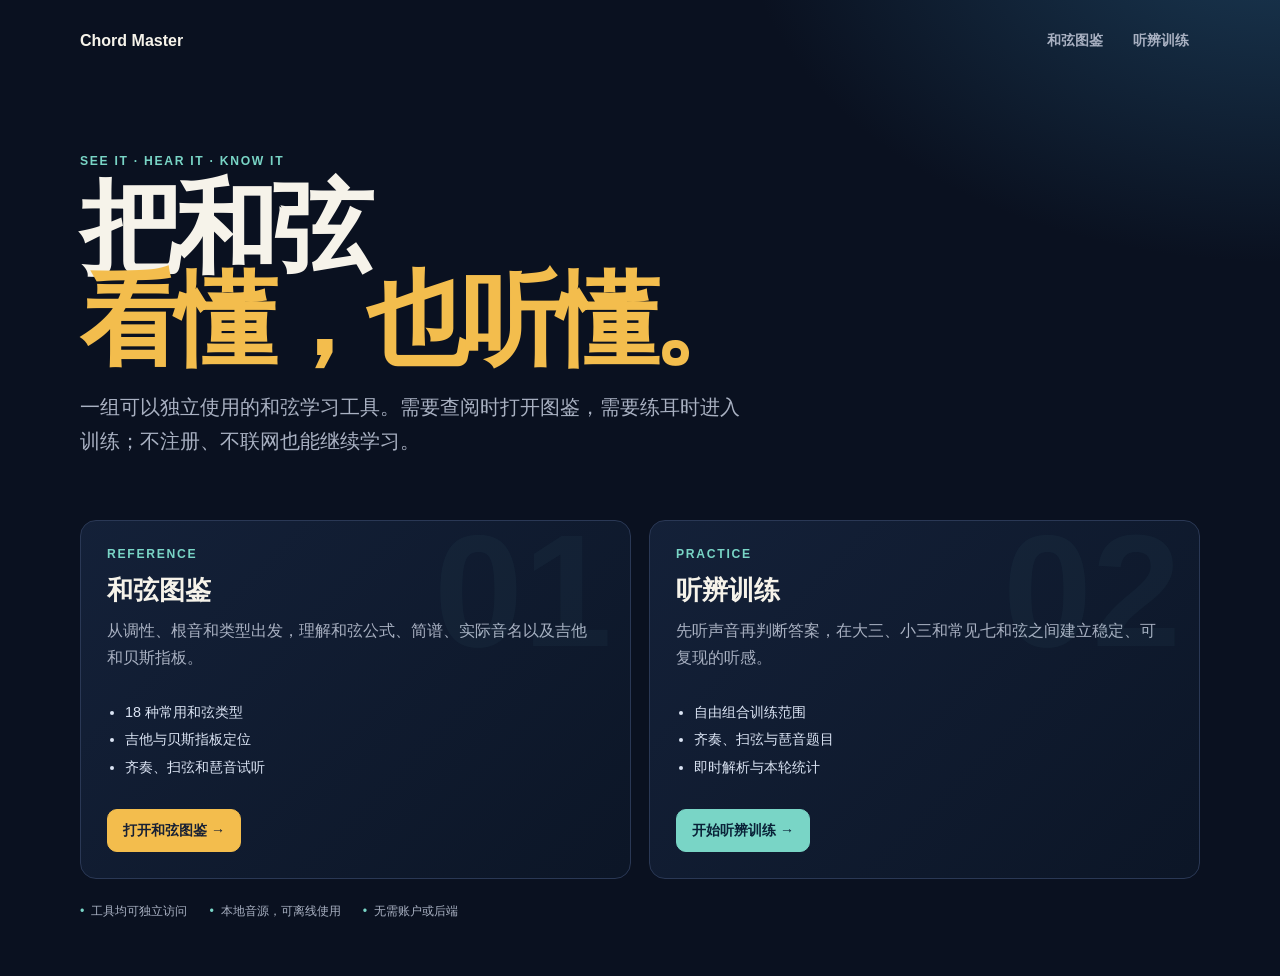
==== commit 83ecc928: "feat: add product home and ear training" ====
--- a/index.html
+++ b/index.html
@@ -3,60 +3,19 @@
 <head>
   <meta charset="utf-8" />
   <meta name="viewport" content="width=device-width, initial-scale=1" />
-  <meta name="description" content="用调内简谱、构成公式、吉他与贝斯指板查看和弦构成音。" />
-  <title>和弦构成音 · 简谱指板</title>
-  <link rel="icon" type="image/svg+xml" href="data:image/svg+xml,%3Csvg xmlns='http://www.w3.org/2000/svg' viewBox='0 0 64 64'%3E%3Crect width='64' height='64' rx='14' fill='%23111b2f'/%3E%3Cpath d='M14 19h36M14 32h36M14 45h36' stroke='%23f4b942' stroke-width='4' stroke-linecap='round'/%3E%3Ccircle cx='24' cy='19' r='6' fill='%23f4b942'/%3E%3Ccircle cx='39' cy='32' r='6' fill='%2386d7ca'/%3E%3C/svg%3E" />
+  <meta name="description" content="Chord Master：独立使用的和弦图鉴与听辨训练工具。" />
+  <title>Chord Master · 和弦学习工具</title>
+  <link rel="stylesheet" href="assets/css/common.css" />
   <style>
-    :root{--ink:#f6f3ea;--muted:#a9b1c2;--navy:#0a1120;--panel:#111c31;--line:#2a3855;--gold:#f3bd4d;--teal:#79d5c6;--root:#f3bd4d;--tone:#79d5c6;--radius:16px}*{box-sizing:border-box}body{margin:0;background:radial-gradient(900px 600px at 100% -10%,#1b3b56 0%,transparent 60%),var(--navy);color:var(--ink);font-family:Inter,"Noto Sans SC","Microsoft YaHei",sans-serif;min-height:100vh}.wrap{max-width:1260px;margin:auto;padding:34px 24px 56px}header{display:flex;align-items:end;justify-content:space-between;border-bottom:1px solid var(--line);padding-bottom:22px;margin-bottom:22px}h1{font-size:clamp(1.6rem,3vw,2.5rem);letter-spacing:-.04em;margin:0}header p{color:var(--muted);margin:8px 0 0;font-size:1rem}.legend{color:var(--muted);font-size:.85rem;text-align:right}.legend b{color:var(--gold)}.panel{background:linear-gradient(135deg,rgba(20,33,57,.96),rgba(12,22,39,.95));border:1px solid var(--line);border-radius:var(--radius);padding:18px}.controls{display:grid;gap:15px}.control-label{display:flex;gap:12px;align-items:baseline}.control-label strong{font-size:.9rem;color:var(--muted);min-width:76px}.button-row{display:flex;flex-wrap:wrap;gap:7px}.choice{border:1px solid #3b4a6b;background:#17243c;color:#dbe4f4;border-radius:9px;padding:9px 11px;font:inherit;font-size:.9rem;cursor:pointer;transition:.15s}.choice:hover{border-color:#8ea2c8;transform:translateY(-1px)}.choice.active{background:var(--gold);color:#172034;border-color:var(--gold);font-weight:750}.choice.small{padding:7px 9px;font-size:.82rem}.layout{display:grid;grid-template-columns:1.05fr 1fr;gap:18px;margin-top:18px}.result{display:grid;grid-template-columns:1fr 150px;gap:16px;min-height:308px}.chord-name{font-size:clamp(3.2rem,8vw,6rem);line-height:.9;letter-spacing:-.07em;color:var(--gold);margin:10px 0 24px}.subtle{font-size:.82rem;letter-spacing:.06em;text-transform:uppercase;color:var(--muted)}.facts{display:grid;grid-template-columns:repeat(2,minmax(0,1fr));gap:10px}.fact{background:#0b1528;border:1px solid #22324e;border-radius:11px;padding:11px}.fact span{display:block;color:var(--muted);font-size:.76rem;margin-bottom:7px}.fact b{font-size:1.05rem;word-spacing:.16em}.jianpu{display:flex;align-items:center;justify-content:center;gap:6px;background:#0b1528;border:1px solid #22324e;border-radius:12px;padding:20px 14px;min-height:250px}.j-note{display:flex;align-items:center;justify-content:center;width:28px;height:34px;border-radius:50%;font-size:1.25rem;font-weight:800;background:#203452;color:var(--teal);position:relative}.j-note.root{background:var(--gold);color:#182238}.j-note .acc{position:absolute;top:-11px;font-size:.65rem;color:var(--ink);font-weight:600}.j-note .oct{position:absolute;bottom:-12px;font-size:.9rem;color:var(--muted)}.degree-list{display:flex;gap:7px;flex-wrap:wrap;margin-top:16px}.degree-chip{font-size:.84rem;border:1px solid #3b4a6b;border-radius:99px;padding:6px 9px;color:#d6deed}.degree-chip.root{border-color:var(--gold);color:var(--gold)}.listening{display:grid;grid-template-columns:1fr 1fr;gap:18px;margin-top:18px}.listen-zone{position:relative;overflow:hidden}.listen-zone:after{content:"♪";position:absolute;right:16px;top:8px;font-size:4.5rem;color:rgba(121,213,198,.07);pointer-events:none}.listen-zone h2{font-size:1.08rem;margin:4px 0 7px}.listen-zone p{color:var(--muted);font-size:.82rem;line-height:1.5;margin:0 0 14px;max-width:78%}.transport{display:flex;gap:8px;flex-wrap:wrap}.play-button{border:1px solid #526482;background:#172945;color:var(--ink);border-radius:10px;padding:10px 13px;font:inherit;font-size:.86rem;font-weight:700;cursor:pointer}.play-button:hover{border-color:var(--teal);color:var(--teal)}.play-button.primary{background:var(--teal);border-color:var(--teal);color:#092137}.play-button.stop{background:transparent;color:var(--muted)}.listen-status{font-size:.76rem;color:var(--muted);margin-top:12px;min-height:1.2em}.boards{display:grid;gap:18px;margin-top:18px}.board-title{display:flex;align-items:baseline;gap:10px;margin:0 0 11px}.board-title h2{font-size:1.04rem;margin:0}.board-title span{font-size:.8rem;color:var(--muted)}.fretboard{overflow-x:auto;padding-bottom:4px}.strings{min-width:700px;border:1px solid #344463;border-radius:12px;overflow:hidden;background:#0a1324}.string{display:grid;grid-template-columns:52px repeat(13,1fr);min-height:37px;align-items:center;position:relative}.string:not(:last-child){border-bottom:1px solid #2a3855}.string-label{font-size:.74rem;text-align:center;color:var(--muted);font-weight:700}.fret{height:100%;display:flex;align-items:center;justify-content:center;border-left:1px solid #344463;position:relative}.fret.nut-edge{border-left:4px solid #d8cda9;box-shadow:-1px 0 0 rgba(255,255,255,.18)}.fret:before{content:"";position:absolute;left:0;right:0;top:50%;border-top:2px solid #65718a;z-index:0}.note-dot{z-index:1;width:25px;height:25px;border-radius:50%;display:grid;place-items:center;font-size:.68rem;font-weight:800;background:#273754;color:#cad6eb}.note-dot.chord{background:var(--teal);color:#092137;box-shadow:0 0 0 2px #193e53}.note-dot.root{background:var(--gold);color:#182238;box-shadow:0 0 0 2px #5c4721}.fret-num{font-size:.68rem;color:var(--muted);text-align:center;padding:6px 0 0 52px;display:grid;grid-template-columns:repeat(13,1fr)}.hint{color:var(--muted);font-size:.84rem;line-height:1.55;margin:14px 0 0}.bass-row{margin-top:15px;padding-top:15px;border-top:1px solid var(--line)}@media(max-width:780px){.wrap{padding:22px 14px 44px}header{display:block}.legend{text-align:left;margin-top:12px}.layout,.listening{grid-template-columns:1fr}.result{grid-template-columns:1fr}.jianpu{min-height:84px;justify-content:flex-start}.facts{grid-template-columns:1fr}.control-label{display:block}.control-label strong{display:block;margin-bottom:8px}.choice{padding:8px 9px}}
+    .hero{padding:54px 0 42px;max-width:820px}.hero h1{font-size:clamp(3rem,8vw,6.8rem);line-height:.9;letter-spacing:-.065em;margin:14px 0 24px}.hero h1 span{color:var(--gold)}.hero p{color:var(--muted);font-size:clamp(1rem,2vw,1.22rem);line-height:1.75;max-width:670px}.tool-grid{display:grid;grid-template-columns:repeat(2,minmax(0,1fr));gap:18px}.tool-card{padding:26px;min-height:300px;display:flex;flex-direction:column;position:relative;overflow:hidden}.tool-card:after{content:attr(data-mark);position:absolute;right:18px;top:-22px;font-size:10rem;font-weight:900;color:rgba(121,213,198,.045);pointer-events:none}.tool-card h2{font-size:1.65rem;margin:12px 0 10px}.tool-card p{color:var(--muted);line-height:1.65;margin:0 0 28px;max-width:480px}.tool-card ul{margin:0 0 28px;padding-left:18px;color:#dbe4f4;font-size:.9rem;line-height:1.9}.tool-card .button{margin-top:auto;align-self:flex-start}.principles{display:flex;gap:22px;flex-wrap:wrap;margin-top:24px;color:var(--muted);font-size:.78rem}.principles span:before{content:'•';color:var(--teal);margin-right:7px}@media(max-width:720px){.hero{padding-top:28px}.tool-grid{grid-template-columns:1fr}.tool-card{min-height:270px}}
   </style>
 </head>
-<body>
-<main class="wrap">
-  <header><div><h1>和弦构成音 · 简谱指板</h1><p>点选调性、根音与和弦类型；结果以调内简谱和实际音名并排呈现。</p></div><div class="legend"><b>黄</b> = 根音　<b style="color:var(--teal)">青</b> = 其余构成音</div></header>
-  <section class="panel controls" aria-label="和弦选择">
-    <div class="control-label"><strong>当前调性</strong><div class="button-row" id="keyChoices"></div></div>
-    <div class="control-label"><strong>调式</strong><div class="button-row" id="modeChoices"></div></div>
-    <div class="control-label"><strong>和弦根音</strong><div class="button-row" id="rootChoices"></div></div>
-    <div class="control-label"><strong>和弦类型</strong><div class="button-row" id="typeChoices"></div></div>
-    <div class="bass-row control-label"><strong>低音 / 转位</strong><div class="button-row" id="bassChoices"></div></div>
+<body><main class="shell">
+  <nav class="site-nav"><a class="brand" href="index.html">Chord Master</a><div class="nav-links"><a href="chord-atlas.html">和弦图鉴</a><a href="ear-training.html">听辨训练</a></div></nav>
+  <header class="hero"><div class="eyebrow">See it · Hear it · Know it</div><h1>把和弦<br><span>看懂，也听懂。</span></h1><p>一组可以独立使用的和弦学习工具。需要查阅时打开图鉴，需要练耳时进入训练；不注册、不联网也能继续学习。</p></header>
+  <section class="tool-grid" aria-label="工具入口">
+    <article class="panel tool-card" data-mark="01"><div class="eyebrow">Reference</div><h2>和弦图鉴</h2><p>从调性、根音和类型出发，理解和弦公式、简谱、实际音名以及吉他和贝斯指板。</p><ul><li>18 种常用和弦类型</li><li>吉他与贝斯指板定位</li><li>齐奏、扫弦和琶音试听</li></ul><a class="button primary" href="chord-atlas.html">打开和弦图鉴 →</a></article>
+    <article class="panel tool-card" data-mark="02"><div class="eyebrow">Practice</div><h2>听辨训练</h2><p>先听声音再判断答案，在大三、小三和常见七和弦之间建立稳定、可复现的听感。</p><ul><li>自由组合训练范围</li><li>齐奏、扫弦与琶音题目</li><li>即时解析与本轮统计</li></ul><a class="button teal" href="ear-training.html">开始听辨训练 →</a></article>
   </section>
-  <section class="layout">
-    <article class="panel result"><div><div class="subtle">所选和弦</div><div class="chord-name" id="chordName">Dm7</div><div class="facts"><div class="fact"><span>和弦公式（相对根音）</span><b id="formula"></b></div><div class="fact"><span>当前调的简谱构成音</span><b id="jianpuText"></b></div><div class="fact"><span>实际音名</span><b id="noteNames"></b></div><div class="fact"><span>建议关注</span><b id="focusText"></b></div></div><div class="degree-list" id="degreeList"></div></div><div class="jianpu" id="jianpuStack" aria-label="简谱构成音"></div></article>
-    <aside class="panel"><div class="subtle">读法</div><p class="hint">“和弦公式”永远以和弦根音为 1；“当前调的简谱”则以所选调的主音为 1。</p><p class="hint">例如在 C 大调中，Dm7 的公式是 <b>1 ♭3 5 ♭7</b>，而调内简谱是 <b>2 4 6 1</b>。</p><p class="hint">选择低音后，名称会显示为斜杠和弦；构成音本身不变。</p></aside>
-  </section>
-  <section class="listening" aria-label="和弦听感训练">
-    <article class="panel listen-zone"><div class="subtle">Guitar listening zone</div><h2>吉他和弦听感</h2><p>用钢弦木吉他试听当前和弦。齐奏便于辨认整体色彩，扫弦和琶音便于分辨内部音程。</p><div class="transport"><button class="play-button primary" data-audio="guitar-chord">▶ 齐奏</button><button class="play-button" data-audio="guitar-strum">↘ 扫弦</button><button class="play-button" data-audio="guitar-arp">⋯ 琶音</button><button class="play-button stop" data-audio="stop">■ 停止</button></div><div class="listen-status" id="guitarStatus">点击播放后加载本地音色</div></article>
-    <article class="panel listen-zone"><div class="subtle">Bass listening zone</div><h2>贝斯拨奏听感</h2><p>用指弹电贝斯试听当前低音与和弦构成音，帮助建立根音、转位和琶音走向的听感。</p><div class="transport"><button class="play-button primary" data-audio="bass-root">▶ 根音</button><button class="play-button" data-audio="bass-arp">⋯ 琶音</button><button class="play-button stop" data-audio="stop">■ 停止</button></div><div class="listen-status" id="bassStatus">点击播放后加载本地音色</div></article>
-  </section>
-  <section class="boards"><article class="panel"><div class="board-title"><h2>吉他 · 标准调弦</h2><span>高音 E · B · G · D · A · 低音 E（上细下粗）· 0–12 品</span></div><div class="fretboard" id="guitarBoard"></div></article><article class="panel"><div class="board-title"><h2>四弦贝斯 · 标准调弦</h2><span>G · D · A · E（上细下粗）· 0–12 品</span></div><div class="fretboard" id="bassBoard"></div></article></section>
-</main>
-<script>
-const NAMES=['C','C♯','D','E♭','E','F','F♯','G','A♭','A','B♭','B'];
-const KEYS=[['C',0],['G',7],['D',2],['A',9],['E',4],['B',11],['F♯',6],['F',5],['B♭',10],['E♭',3],['A♭',8],['D♭',1]];
-const TYPES=[
- ['大三和弦','', [0,4,7],['1','3','5']],['小三和弦','m',[0,3,7],['1','♭3','5']],['减三和弦','dim',[0,3,6],['1','♭3','♭5']],['增三和弦','aug',[0,4,8],['1','3','♯5']],['sus2','sus2',[0,2,7],['1','2','5']],['sus4','sus4',[0,5,7],['1','4','5']],
- ['大六','6',[0,4,7,9],['1','3','5','6']],['小六','m6',[0,3,7,9],['1','♭3','5','6']],['属七','7',[0,4,7,10],['1','3','5','♭7']],['大七','maj7',[0,4,7,11],['1','3','5','7']],['小七','m7',[0,3,7,10],['1','♭3','5','♭7']],['半减七','m7♭5',[0,3,6,10],['1','♭3','♭5','♭7']],['减七','dim7',[0,3,6,9],['1','♭3','♭5','♭♭7']],
- ['add9','add9',[0,4,7,14],['1','3','5','9']],['属九','9',[0,4,7,10,14],['1','3','5','♭7','9']],['小九','m9',[0,3,7,10,14],['1','♭3','5','♭7','9']],['大九','maj9',[0,4,7,11,14],['1','3','5','7','9']],['属十三','13',[0,4,7,10,14,21],['1','3','5','♭7','9','13']]
-];
-let state={key:0,mode:'major',root:2,type:10,bass:null};
-const major=[0,2,4,5,7,9,11], minor=[0,2,3,5,7,8,10];
-function pc(n){return ((n%12)+12)%12} function name(n){return NAMES[pc(n)]}
-function drawChoices(id,items,active,onclick,small=false){const el=document.getElementById(id);el.innerHTML='';items.forEach((item,i)=>{const b=document.createElement('button');b.className='choice'+(i===active?' active':'')+(small?' small':'');b.textContent=Array.isArray(item)?item[0]:item;b.onclick=()=>onclick(i);el.appendChild(b)})}
-function keyDegree(p){const tonic=KEYS[state.key][1], scale=state.mode==='major'?major:minor;const rel=pc(p-tonic);let exact=scale.indexOf(rel);if(exact>=0)return String(exact+1);let best={d:99,i:0,delta:0};scale.forEach((v,i)=>{let delta=rel-v;if(delta>6)delta-=12;if(delta<-6)delta+=12;if(Math.abs(delta)<best.d)best={d:Math.abs(delta),i,delta}});return (best.delta===1?'♯':best.delta===-1?'♭':best.delta===2?'♯♯':'♭♭')+(best.i+1)}
-function makeBoard(id,strings){let out='<div class="strings">';strings.forEach((s)=>{out+='<div class="string"><div class="string-label">'+name(s)+'</div>';for(let fret=0;fret<=12;fret++){out+='<div class="fret'+(fret===1?' nut-edge':'')+'" data-pc="'+pc(s+fret)+'"></div>'}out+='</div>'});out+='</div><div class="fret-num">'+Array.from({length:13},(_,i)=>'<span>'+i+'</span>').join('')+'</div>';document.getElementById(id).innerHTML=out}
-function update(){const root=state.root,type=TYPES[state.type],notes=type[2].map(x=>pc(root+x)),formula=type[3];const bass=state.bass;const chord=name(root)+type[1]+(bass!==null&&bass!==root?'/'+name(bass):'');document.getElementById('chordName').textContent=chord;document.getElementById('formula').textContent=formula.join('  ');document.getElementById('jianpuText').textContent=notes.map(keyDegree).join('  ');document.getElementById('noteNames').textContent=notes.map(name).join('  ');document.getElementById('focusText').textContent=type[1].includes('m')?'♭3 与 ♭7':'3 与 7';document.getElementById('degreeList').innerHTML=formula.map((x,i)=>'<span class="degree-chip '+(i===0?'root':'')+'">'+x+' · '+name(notes[i])+' · '+keyDegree(notes[i])+'</span>').join('');document.getElementById('jianpuStack').innerHTML=notes.map((n,i)=>{let d=keyDegree(n),acc='';if(d[0]==='♭'||d[0]==='♯'){acc=d[0];d=d.slice(1)}return '<div class="j-note '+(i===0?'root':'')+'"><span class="acc">'+acc+'</span>'+d+'</div>'}).join('');document.querySelectorAll('.fret').forEach(el=>{const p=+el.dataset.pc;let cls=notes.includes(p)?'note-dot chord':'';if(p===root)cls='note-dot root';el.innerHTML=cls?'<span class="'+cls+'">'+name(p).replace('♯','#').replace('♭','b')+'</span>':''});drawAll()}
-function drawAll(){drawChoices('keyChoices',KEYS,state.key,i=>{state.key=i;update()},true);drawChoices('modeChoices',['大调','自然小调'],state.mode==='major'?0:1,i=>{state.mode=i?'minor':'major';update()},true);drawChoices('rootChoices',NAMES,state.root,i=>{stopAudio('和弦已更新，点击试听');state.root=i;if(state.bass===null)state.bass=null;update()},true);drawChoices('typeChoices',TYPES,state.type,i=>{stopAudio('和弦已更新，点击试听');state.type=i;update()},true);const choices=[['根音低音',null],...NAMES.map((x,i)=>[x,i])];const ai=choices.findIndex(x=>x[1]===state.bass);drawChoices('bassChoices',choices,ai,i=>{stopAudio('低音已更新，点击试听');state.bass=choices[i][1];update()},true)}
-const AUDIO_SAMPLES={guitar:[{m:48,u:'assets/audio/guitar/C3.mp3'},{m:60,u:'assets/audio/guitar/C4.mp3'},{m:72,u:'assets/audio/guitar/C5.mp3'}],bass:[{m:28,u:'assets/audio/bass/E1.mp3'},{m:40,u:'assets/audio/bass/E2.mp3'},{m:52,u:'assets/audio/bass/E3.mp3'}]};
-let activeAudio=[],audioTimers=[];
-function stopAudio(message='已停止'){audioTimers.forEach(clearTimeout);audioTimers=[];activeAudio.forEach(a=>{a.pause();a.currentTime=0});activeAudio=[];document.getElementById('guitarStatus').textContent=message;document.getElementById('bassStatus').textContent=message}
-function midiForPc(p,min){let m=min;while(pc(m)!==pc(p))m++;return m}
-function ascendingNotes(pcs,start){let cursor=start-1;return pcs.map(p=>{cursor++;while(pc(cursor)!==pc(p))cursor++;return cursor})}
-function guitarVoicing(){const chordPcs=TYPES[state.type][2].map(i=>pc(state.root+i));const bassPc=state.bass===null?state.root:state.bass;const voices=[bassPc,...chordPcs.filter(p=>p!==bassPc)];while(voices.length<6)voices.push(chordPcs[(voices.length-1)%chordPcs.length]);return ascendingNotes(voices.slice(0,6),midiForPc(bassPc,40))}
-function bassLine(){const bassPc=state.bass===null?state.root:state.bass;const chordPcs=TYPES[state.type][2].map(i=>pc(state.root+i));const sequence=[bassPc,...chordPcs.filter(p=>p!==bassPc)];return ascendingNotes(sequence,midiForPc(bassPc,28))}
-function nearestSample(kind,midi){return AUDIO_SAMPLES[kind].reduce((best,s)=>Math.abs(s.m-midi)<Math.abs(best.m-midi)?s:best)}
-function playNote(kind,midi,delay=0,volume=.72){const fire=()=>{const sample=nearestSample(kind,midi),a=new Audio(sample.u);a.preload='auto';a.volume=volume;a.playbackRate=Math.pow(2,(midi-sample.m)/12);a.preservesPitch=false;a.mozPreservesPitch=false;a.webkitPreservesPitch=false;activeAudio.push(a);a.onended=()=>{activeAudio=activeAudio.filter(x=>x!==a)};a.play().catch(()=>{document.getElementById(kind==='guitar'?'guitarStatus':'bassStatus').textContent='音色加载失败，请刷新后重试'})};if(delay){audioTimers.push(setTimeout(fire,delay))}else fire()}
-function playPattern(action){stopAudio('准备播放…');if(action==='guitar-chord'){const notes=guitarVoicing();notes.forEach(n=>playNote('guitar',n,0,.34));document.getElementById('guitarStatus').textContent='正在齐奏 · '+notes.map(n=>name(n)).join('–')}if(action==='guitar-strum'){const notes=guitarVoicing();notes.forEach((n,i)=>playNote('guitar',n,i*72,.5));document.getElementById('guitarStatus').textContent='正在向下扫弦 · '+notes.map(n=>name(n)).join('–')}if(action==='guitar-arp'){const notes=guitarVoicing();notes.forEach((n,i)=>playNote('guitar',n,i*360,.64));document.getElementById('guitarStatus').textContent='正在琶音 · '+notes.map(n=>name(n)).join('–')}if(action==='bass-root'){const n=bassLine()[0];playNote('bass',n,0,.82);document.getElementById('bassStatus').textContent='正在拨奏低音 · '+name(n)}if(action==='bass-arp'){const notes=bassLine();notes.forEach((n,i)=>playNote('bass',n,i*480,.78));document.getElementById('bassStatus').textContent='正在琶音 · '+notes.map(n=>name(n)).join('–')}}
-document.querySelectorAll('[data-audio]').forEach(button=>button.addEventListener('click',()=>button.dataset.audio==='stop'?stopAudio():playPattern(button.dataset.audio)));
-makeBoard('guitarBoard',[4,11,7,2,9,4]);makeBoard('bassBoard',[7,2,9,4]);update();
-</script>
-</body></html>
+  <div class="principles"><span>工具均可独立访问</span><span>本地音源，可离线使用</span><span>无需账户或后端</span></div>
+</main></body></html>
--- a/assets/css/common.css
+++ b/assets/css/common.css
@@ -0,0 +1 @@
+:root{--ink:#f6f3ea;--muted:#a9b1c2;--navy:#0a1120;--panel:#111c31;--line:#2a3855;--gold:#f3bd4d;--teal:#79d5c6;--danger:#ff8f87;--success:#8de0ad;--radius:16px}*{box-sizing:border-box}body{margin:0;min-height:100vh;background:radial-gradient(900px 600px at 100% -10%,#1b3b56 0%,transparent 60%),var(--navy);color:var(--ink);font-family:Inter,"Noto Sans SC","Microsoft YaHei",sans-serif}.shell{width:min(1120px,calc(100% - 32px));margin:auto;padding:24px 0 56px}.site-nav{display:flex;justify-content:space-between;align-items:center;margin-bottom:42px}.brand{color:var(--ink);font-size:1rem;font-weight:800;text-decoration:none}.nav-links{display:flex;gap:8px}.nav-links a{color:var(--muted);font-size:.86rem;font-weight:700;text-decoration:none;padding:8px 11px;border-radius:8px}.nav-links a:hover,.nav-links a.active{background:#17243c;color:var(--gold)}.eyebrow{color:var(--teal);font-size:.76rem;font-weight:800;letter-spacing:.14em;text-transform:uppercase}.panel{background:linear-gradient(135deg,rgba(20,33,57,.97),rgba(12,22,39,.96));border:1px solid var(--line);border-radius:var(--radius)}.button{border:1px solid #526482;background:#172945;color:var(--ink);border-radius:10px;padding:11px 15px;font:inherit;font-size:.88rem;font-weight:750;cursor:pointer;text-decoration:none;display:inline-flex;align-items:center;justify-content:center;gap:7px}.button:hover{border-color:var(--teal);color:var(--teal)}.button.primary{background:var(--gold);border-color:var(--gold);color:#172034}.button.teal{background:var(--teal);border-color:var(--teal);color:#092137}.button:disabled{opacity:.42;cursor:not-allowed}.muted{color:var(--muted)}@media(max-width:680px){.shell{width:min(100% - 24px,1120px);padding-top:16px}.site-nav{align-items:flex-start;margin-bottom:28px}.nav-links{gap:2px}.nav-links a{padding:7px;font-size:.78rem}}
